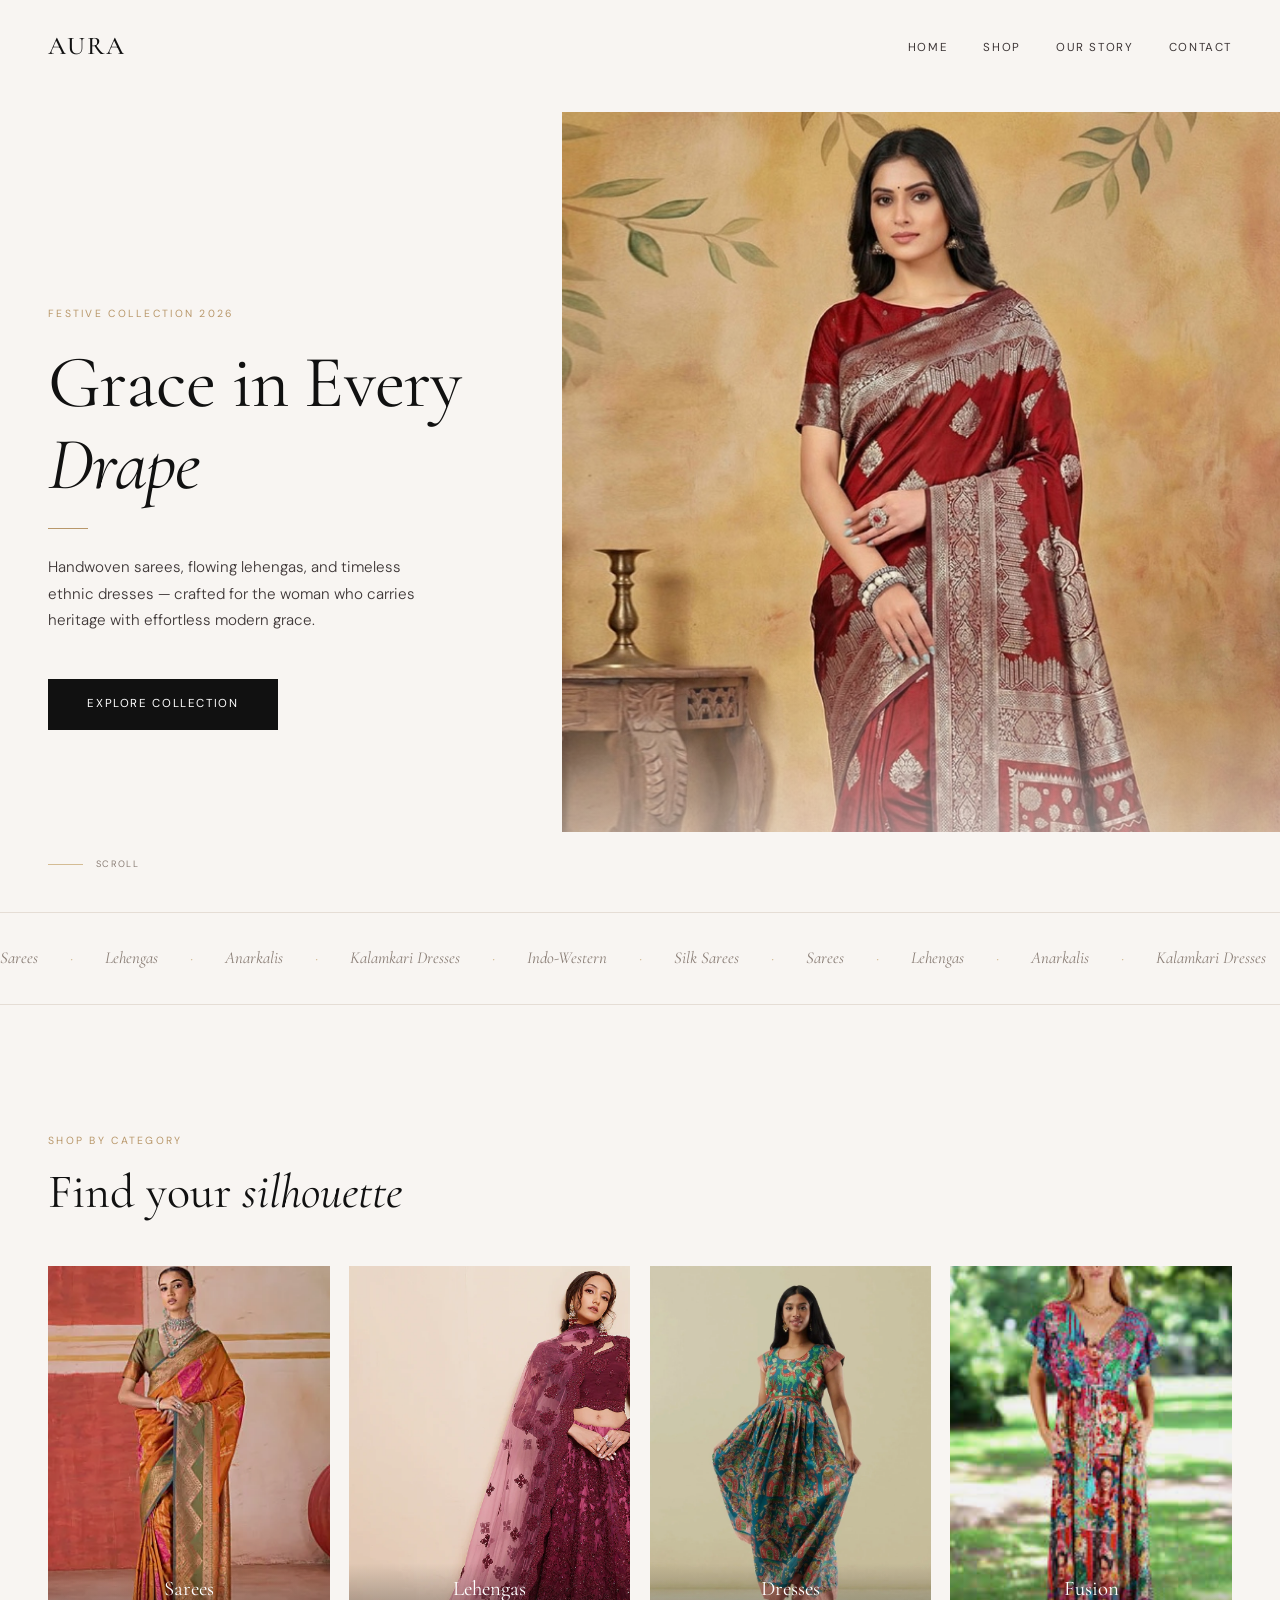
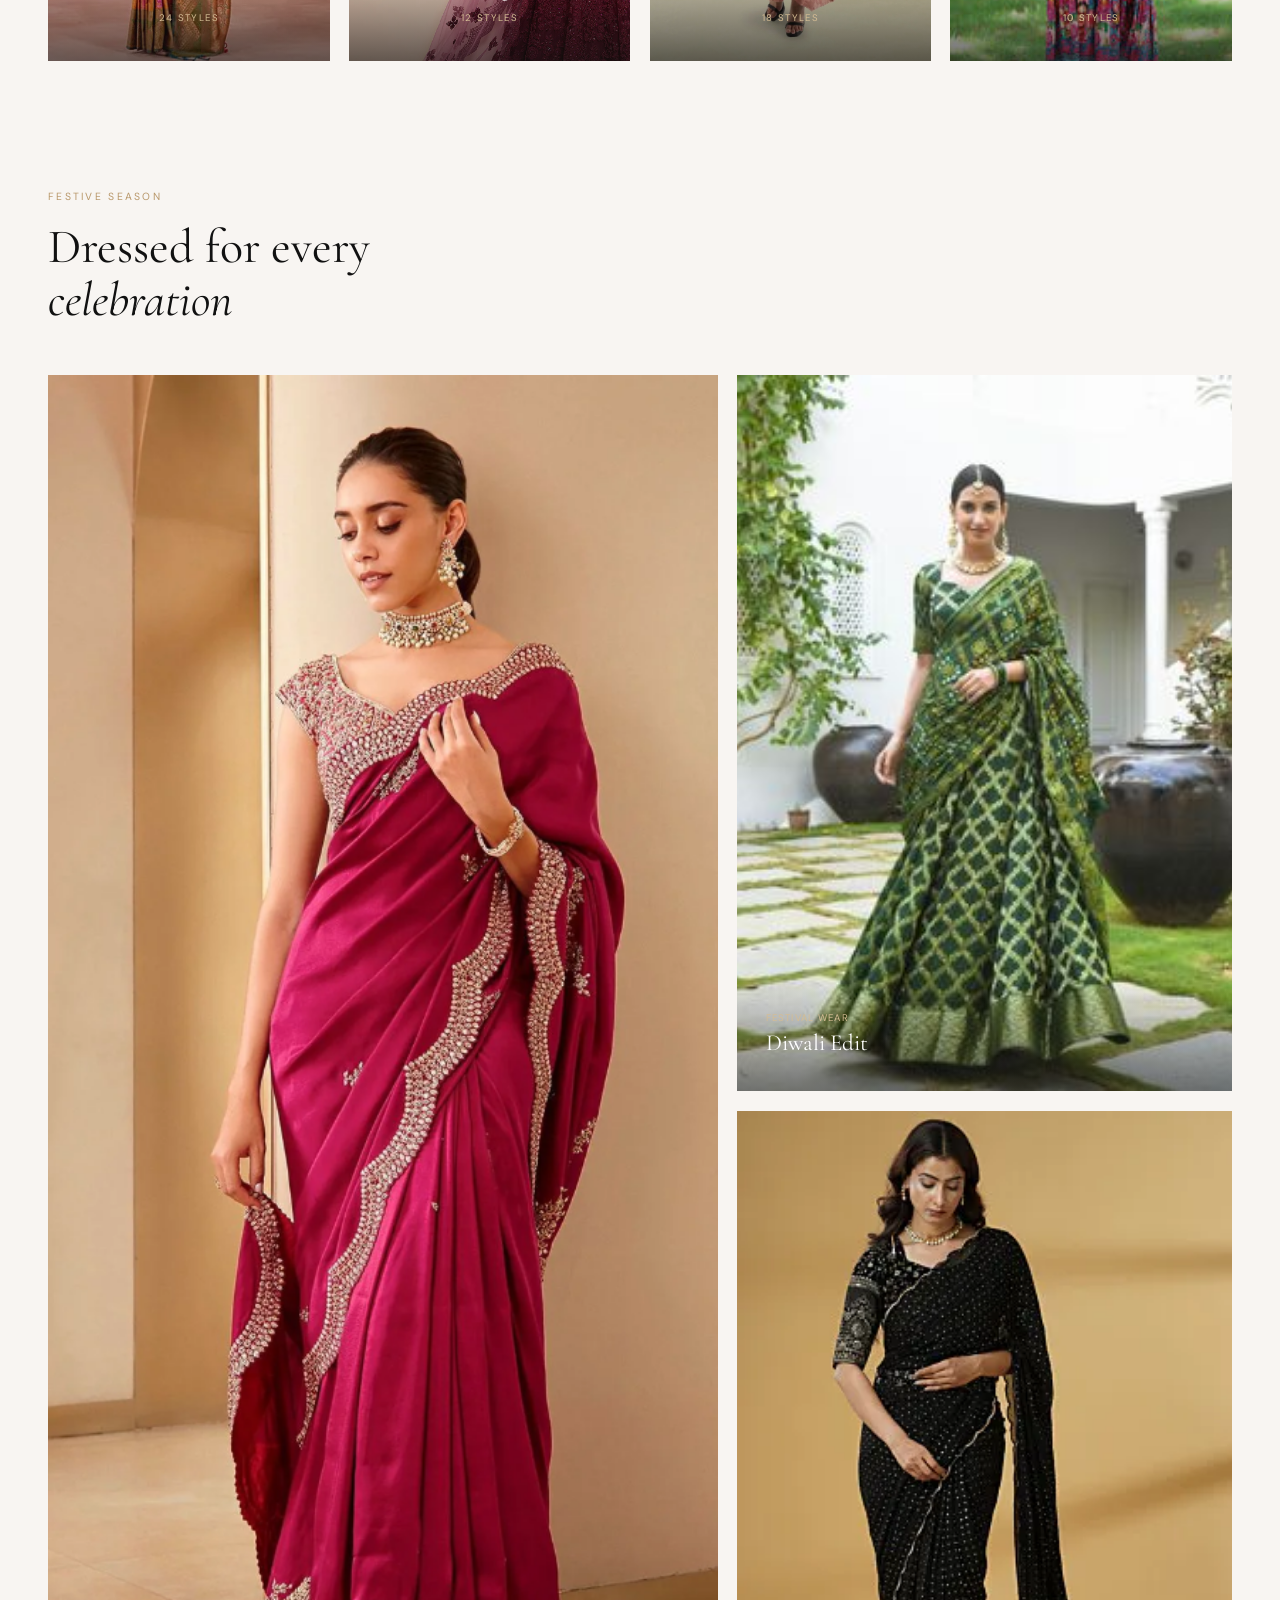
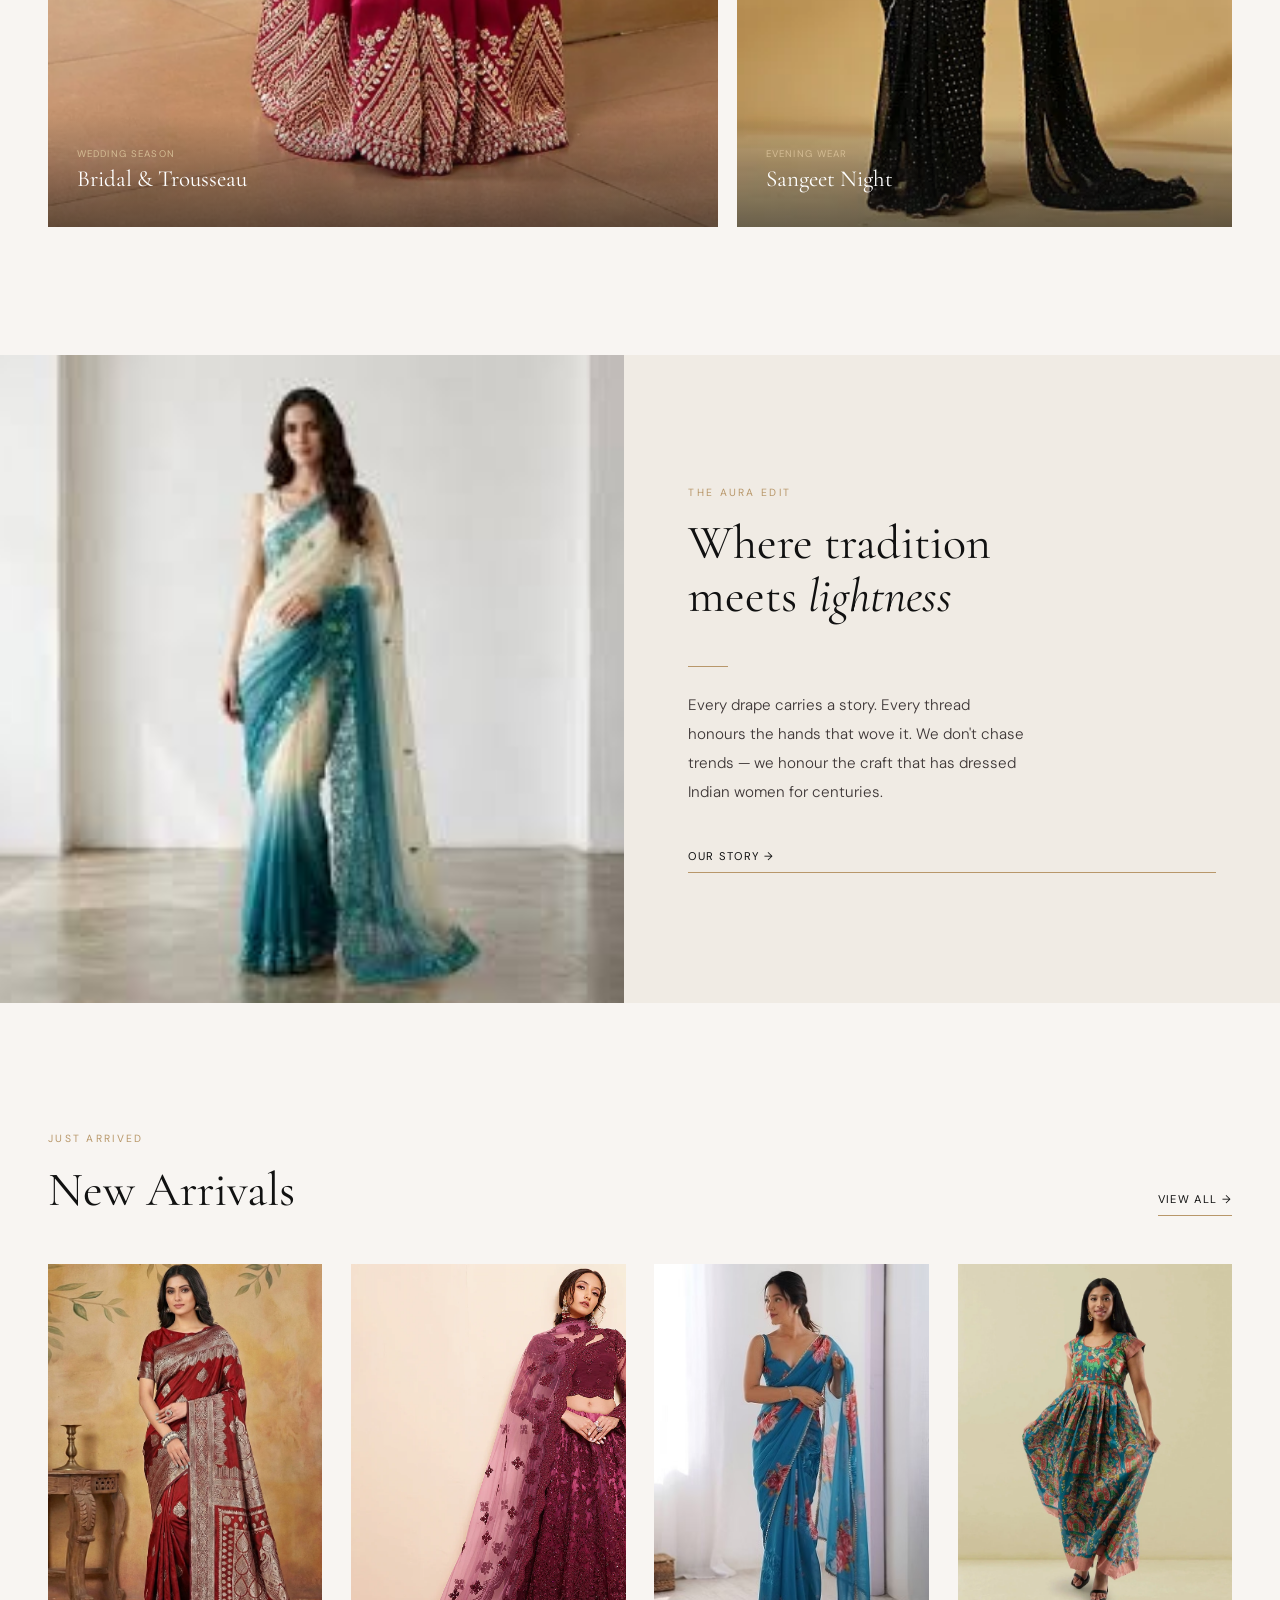
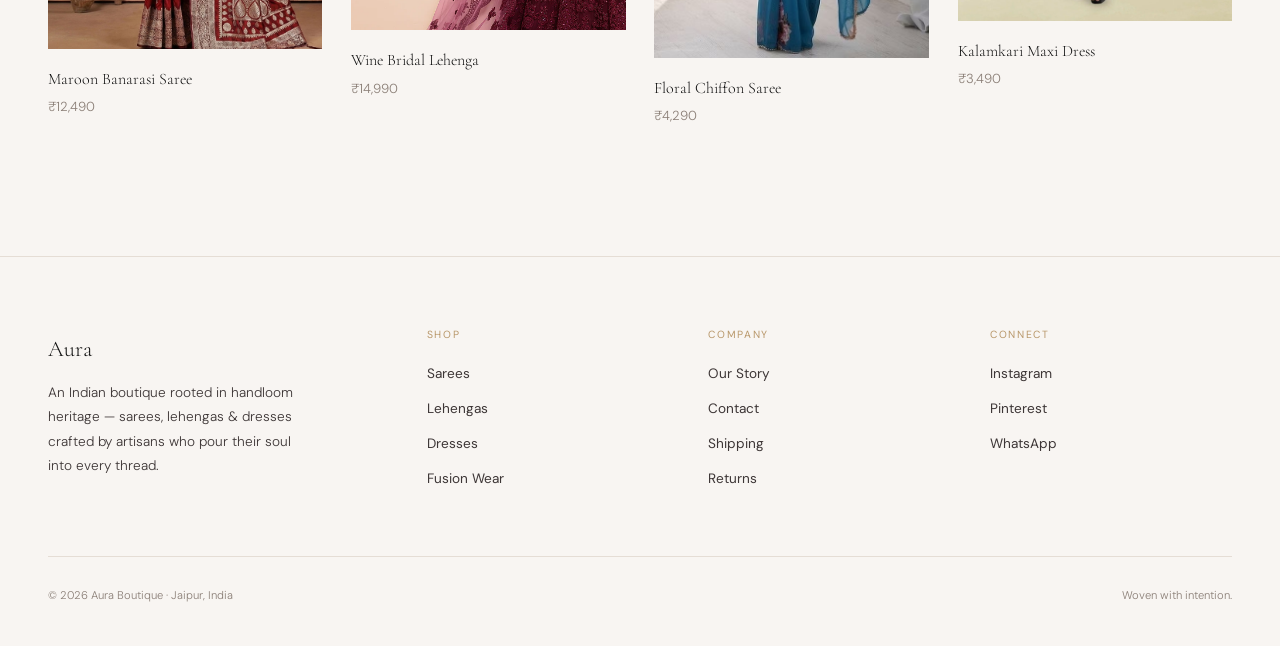
==== index.html @ 3b09a468 "Add files via upload" ====
<!DOCTYPE html>
<html lang="en">
<head>
  <meta charset="UTF-8">
  <meta name="viewport" content="width=device-width, initial-scale=1.0">
  <title>AURA — Grace in Every Drape</title>
  <meta name="description" content="Aura Boutique — Premium Indian ethnic wear. Handcrafted sarees, lehengas, and dresses designed with soul.">
  <link rel="stylesheet" href="style.css">
</head>
<body>

  <nav class="nav" id="navbar">
    <div class="wrap nav-inner">
      <a href="index.html" class="nav-brand">Aura</a>
      <ul class="nav-links" id="navLinks">
        <li><a href="index.html">Home</a></li>
        <li><a href="products.html">Shop</a></li>
        <li><a href="about.html">Our Story</a></li>
        <li><a href="contact.html">Contact</a></li>
      </ul>
      <div class="burger" id="burger"><span></span><span></span><span></span></div>
    </div>
  </nav>

  <!-- Hero -->
  <section class="hero">
    <div class="wrap hero-grid">
      <div class="hero-text">
        <span class="label">Festive Collection 2026</span>
        <h1>Grace in Every <em class="si">Drape</em></h1>
        <div class="gold-line"></div>
        <p>Handwoven sarees, flowing lehengas, and timeless ethnic dresses — crafted for the woman who carries heritage with effortless modern grace.</p>
        <a href="products.html" class="btn">Explore Collection</a>
      </div>
      <div class="hero-img">
        <img src="assets/maroon-saree.jpg" alt="Woman in elegant maroon silk saree with silver embroidery">
      </div>
    </div>
    <div class="scroll-cue"><div class="scroll-line"></div><span>Scroll</span></div>
  </section>

  <!-- Ticker -->
  <div class="ticker">
    <div class="ticker-track">
      <span>Sarees</span><span class="dot">·</span><span>Lehengas</span><span class="dot">·</span>
      <span>Anarkalis</span><span class="dot">·</span><span>Kalamkari Dresses</span><span class="dot">·</span>
      <span>Indo-Western</span><span class="dot">·</span><span>Silk Sarees</span><span class="dot">·</span>
      <span>Sarees</span><span class="dot">·</span><span>Lehengas</span><span class="dot">·</span>
      <span>Anarkalis</span><span class="dot">·</span><span>Kalamkari Dresses</span><span class="dot">·</span>
      <span>Indo-Western</span><span class="dot">·</span><span>Silk Sarees</span><span class="dot">·</span>
    </div>
  </div>

  <!-- Shop by Category -->
  <section class="sec">
    <div class="wrap">
      <span class="label rv">Shop by Category</span>
      <h2 class="rv" style="margin-bottom: 3rem; max-width: 380px;">Find your <em class="si">silhouette</em></h2>
      <div class="cat-grid">
        <a href="products.html" class="cat-card rv">
          <img src="assets/orange-pink-saree.png" alt="Sarees">
          <div class="cat-info"><h3>Sarees</h3><span>24 Styles</span></div>
        </a>
        <a href="products.html" class="cat-card rv rv-d1">
          <img src="assets/wine-lehenga.png" alt="Lehengas">
          <div class="cat-info"><h3>Lehengas</h3><span>12 Styles</span></div>
        </a>
        <a href="products.html" class="cat-card rv rv-d2">
          <img src="assets/kalamkari-dress.png" alt="Ethnic Dresses">
          <div class="cat-info"><h3>Dresses</h3><span>18 Styles</span></div>
        </a>
        <a href="products.html" class="cat-card rv rv-d3">
          <img src="assets/boho-maxi-dress.png" alt="Fusion Wear">
          <div class="cat-info"><h3>Fusion</h3><span>10 Styles</span></div>
        </a>
      </div>
    </div>
  </section>

  <!-- Festive Collection -->
  <section class="sec" style="padding-top:0;">
    <div class="wrap">
      <div style="margin-bottom: 3rem;">
        <span class="label rv">Festive Season</span>
        <h2 class="rv" style="max-width: 440px;">Dressed for every <em class="si">celebration</em></h2>
      </div>
      <div class="coll-grid">
        <a href="products.html" class="coll-card rv">
          <img src="assets/pink-saree.png" alt="Wedding collection">
          <div class="coll-label"><span>Wedding Season</span><h3>Bridal & Trousseau</h3></div>
        </a>
        <div class="right">
          <a href="products.html" class="coll-card rv rv-d1">
            <img src="assets/green-saree.png" alt="Festive saree collection">
            <div class="coll-label"><span>Festival Wear</span><h3>Diwali Edit</h3></div>
          </a>
          <a href="products.html" class="coll-card rv rv-d2">
            <img src="assets/black-saree.png" alt="Evening wear collection">
            <div class="coll-label"><span>Evening Wear</span><h3>Sangeet Night</h3></div>
          </a>
        </div>
      </div>
    </div>
  </section>

  <!-- Editorial -->
  <section class="editorial">
    <div class="ed-img">
      <img src="assets/white-blue-saree.png" alt="Editorial Indian fashion — white and blue saree">
    </div>
    <div class="ed-text">
      <span class="label rv">The Aura Edit</span>
      <h2 class="rv">Where tradition meets <em class="si">lightness</em></h2>
      <div class="gold-line rv rv-d1"></div>
      <p class="rv rv-d1">Every drape carries a story. Every thread honours the hands that wove it. We don't chase trends — we honour the craft that has dressed Indian women for centuries.</p>
      <a href="about.html" class="btn-line rv rv-d2">Our Story →</a>
    </div>
  </section>

  <!-- New Arrivals -->
  <section class="sec">
    <div class="wrap">
      <div class="arr-head rv">
        <div><span class="label">Just Arrived</span><h2>New Arrivals</h2></div>
        <a href="products.html" class="btn-line">View All →</a>
      </div>
      <div class="prod-row">
        <a href="product-detail.html" class="prod-card rv">
          <div class="prod-thumb"><img src="assets/maroon-saree.jpg" alt="Maroon Banarasi Saree"><span class="prod-qv">Quick View</span></div>
          <p class="prod-name">Maroon Banarasi Saree</p><p class="prod-price">₹12,490</p>
        </a>
        <a href="product-detail.html" class="prod-card rv rv-d1">
          <div class="prod-thumb"><img src="assets/wine-lehenga.png" alt="Wine Bridal Lehenga"><span class="prod-qv">Quick View</span></div>
          <p class="prod-name">Wine Bridal Lehenga</p><p class="prod-price">₹14,990</p>
        </a>
        <a href="product-detail.html" class="prod-card rv rv-d2">
          <div class="prod-thumb"><img src="assets/floral-blue-saree.png" alt="Floral Blue Saree"><span class="prod-qv">Quick View</span></div>
          <p class="prod-name">Floral Chiffon Saree</p><p class="prod-price">₹4,290</p>
        </a>
        <a href="product-detail.html" class="prod-card rv rv-d3">
          <div class="prod-thumb"><img src="assets/kalamkari-dress.png" alt="Kalamkari Maxi Dress"><span class="prod-qv">Quick View</span></div>
          <p class="prod-name">Kalamkari Maxi Dress</p><p class="prod-price">₹3,490</p>
        </a>
      </div>
    </div>
  </section>

  <!-- Footer -->
  <footer class="foot">
    <div class="wrap">
      <div class="foot-grid">
        <div><p class="foot-brand">Aura</p><p class="foot-desc">An Indian boutique rooted in handloom heritage — sarees, lehengas & dresses crafted by artisans who pour their soul into every thread.</p></div>
        <div><h4>Shop</h4><ul><li><a href="products.html">Sarees</a></li><li><a href="products.html">Lehengas</a></li><li><a href="products.html">Dresses</a></li><li><a href="products.html">Fusion Wear</a></li></ul></div>
        <div><h4>Company</h4><ul><li><a href="about.html">Our Story</a></li><li><a href="contact.html">Contact</a></li><li><a href="#">Shipping</a></li><li><a href="#">Returns</a></li></ul></div>
        <div><h4>Connect</h4><ul><li><a href="#">Instagram</a></li><li><a href="#">Pinterest</a></li><li><a href="#">WhatsApp</a></li></ul></div>
      </div>
      <div class="foot-bot"><p>&copy; 2026 Aura Boutique · Jaipur, India</p><p>Woven with intention.</p></div>
    </div>
  </footer>
  <script src="script.js"></script>
</body>
</html>
---- style.css ----
@import url('https://fonts.googleapis.com/css2?family=Cormorant+Garamond:ital,wght@0,300;0,400;0,500;0,600;1,400;1,500&family=DM+Sans:ital,wght@0,300;0,400;0,500;1,300&display=swap');

:root {
  --bg: #F8F5F2;
  --white: #FFFFFF;
  --text: #111111;
  --text-2: #3D3636;
  --muted: #8A7E76;
  --gold: #B8976A;
  --gold-light: #D4BC94;
  --maroon: #6B2D3E;
  --border: #E5DDD5;
  --cream: #F0EBE4;
  --blush: #EDE0D4;
  --black: #111111;
  --serif: 'Cormorant Garamond', Georgia, serif;
  --sans: 'DM Sans', -apple-system, sans-serif;
  --ease: cubic-bezier(0.16, 1, 0.3, 1);
}

*, *::before, *::after { margin: 0; padding: 0; box-sizing: border-box; }
html { scroll-behavior: smooth; }

body {
  font-family: var(--sans); background: var(--bg); color: var(--text);
  line-height: 1.6; overflow-x: hidden; -webkit-font-smoothing: antialiased;
}

img { display: block; max-width: 100%; }
a { color: inherit; text-decoration: none; }
ul { list-style: none; }
button { font-family: inherit; cursor: pointer; border: none; background: none; }

/* ═══ TYPE ═══ */
h1, h2, h3, h4 { font-family: var(--serif); font-weight: 400; line-height: 1.1; color: var(--text); }
h1 { font-size: clamp(2.8rem, 5.8vw, 5rem); letter-spacing: -0.01em; }
h2 { font-size: clamp(1.9rem, 3.8vw, 3rem); }
h3 { font-size: clamp(1.2rem, 1.8vw, 1.5rem); }
p { color: var(--text-2); font-weight: 300; font-size: 0.95rem; line-height: 1.75; }
.label {
  font-family: var(--sans); font-size: 0.65rem; text-transform: uppercase;
  letter-spacing: 0.22em; color: var(--gold); display: block; margin-bottom: 1rem;
}
.si { font-family: var(--serif); font-style: italic; }

/* Gold divider */
.gold-line { width: 40px; height: 1px; background: var(--gold); margin: 1.5rem 0; }

/* ═══ LAYOUT ═══ */
.wrap { max-width: 1320px; margin: 0 auto; padding: 0 clamp(1.2rem, 4vw, 3rem); }
.sec { padding: clamp(5rem, 10vw, 8.5rem) 0; }

/* ═══ NAV ═══ */
.nav {
  position: fixed; top: 0; width: 100%; z-index: 999; padding: 1.6rem 0;
  background: rgba(248,245,242,0.92); backdrop-filter: blur(18px);
  transition: padding 0.4s var(--ease), box-shadow 0.4s var(--ease);
}
.nav.scrolled { padding: 0.85rem 0; box-shadow: 0 1px 0 rgba(0,0,0,0.04); }
.nav-inner { display: flex; justify-content: space-between; align-items: center; }
.nav-brand {
  font-family: var(--serif); font-size: 1.6rem; font-weight: 500;
  letter-spacing: 0.08em; text-transform: uppercase; color: var(--text);
}
.nav-links { display: flex; gap: 2.2rem; align-items: center; }
.nav-links a {
  font-size: 0.72rem; text-transform: uppercase; letter-spacing: 0.14em;
  color: var(--text-2); position: relative; padding: 0.2rem 0; transition: color 0.3s;
}
.nav-links a::after {
  content: ''; position: absolute; bottom: -3px; left: 0;
  width: 0; height: 1px; background: var(--gold); transition: width 0.35s var(--ease);
}
.nav-links a:hover { color: var(--text); }
.nav-links a:hover::after { width: 100%; }

.burger { display: none; flex-direction: column; gap: 5px; cursor: pointer; z-index: 1001; }
.burger span { width: 22px; height: 1.5px; background: var(--text); transition: 0.3s; display: block; }

/* ═══ BUTTONS ═══ */
.btn {
  display: inline-flex; align-items: center; justify-content: center; gap: 0.5rem;
  padding: 0.95rem 2.4rem; font-size: 0.72rem; text-transform: uppercase;
  letter-spacing: 0.14em; font-family: var(--sans); font-weight: 400;
  background: var(--black); color: var(--white); border: 1px solid var(--black);
  transition: all 0.45s var(--ease); cursor: pointer;
}
.btn:hover { background: var(--maroon); border-color: var(--maroon); }

.btn-outline { background: transparent; color: var(--text); border: 1px solid var(--border); }
.btn-outline:hover { background: var(--black); color: var(--white); border-color: var(--black); }

.btn-line {
  background: none; border: none; border-bottom: 1px solid var(--gold);
  padding: 0.4rem 0; font-size: 0.7rem; text-transform: uppercase;
  letter-spacing: 0.12em; color: var(--text); transition: opacity 0.3s;
}
.btn-line:hover { opacity: 0.6; }

/* ═══ HERO ═══ */
.hero {
  min-height: 100vh; position: relative; display: flex; align-items: flex-end;
  padding: 7rem 0 5rem;
}
.hero-grid {
  display: grid; grid-template-columns: 0.82fr 1.18fr; gap: 3rem;
  align-items: end; width: 100%;
}
.hero-text { padding-bottom: clamp(3rem, 8vw, 7.5rem); }
.hero-text .label { margin-bottom: 1.2rem; }
.hero-text h1 { margin-bottom: 1.4rem; }
.hero-text .gold-line { margin: 1.2rem 0 1.6rem; }
.hero-text > p { max-width: 370px; margin-bottom: 2.8rem; }
.hero-img {
  position: relative; height: clamp(58vh, 80vh, 92vh);
  overflow: hidden; margin-right: -3rem;
}
.hero-img img { width: 100%; height: 100%; object-fit: cover; object-position: center top; }
.hero-img::after {
  content: ''; position: absolute; bottom: 0; left: 0; right: 0; height: 25%;
  background: linear-gradient(to top, rgba(248,245,242,0.5), transparent); pointer-events: none;
}

.scroll-cue {
  position: absolute; bottom: 2.5rem; left: 3rem;
  display: flex; align-items: center; gap: 0.8rem; color: var(--muted);
  font-size: 0.58rem; text-transform: uppercase; letter-spacing: 0.15em;
}
.scroll-line { width: 35px; height: 1px; background: var(--gold-light); animation: pulse-w 2.5s ease-in-out infinite; }
@keyframes pulse-w { 0%,100% { opacity: 0.3; } 50% { opacity: 1; } }

/* ═══ TICKER ═══ */
.ticker {
  overflow: hidden; padding: 2rem 0;
  border-top: 1px solid var(--border); border-bottom: 1px solid var(--border);
}
.ticker-track { display: flex; gap: 2rem; animation: ticker 40s linear infinite; width: max-content; }
.ticker-track span { font-family: var(--serif); font-size: 1.05rem; white-space: nowrap; color: var(--muted); font-style: italic; }
.ticker-track .dot { color: var(--gold-light); font-style: normal; }
@keyframes ticker { to { transform: translateX(-50%); } }

/* ═══ CATEGORIES ═══ */
.cat-grid { display: grid; grid-template-columns: repeat(4, 1fr); gap: 1.2rem; }
.cat-card { position: relative; overflow: hidden; cursor: pointer; text-align: center; }
.cat-card img {
  width: 100%; aspect-ratio: 3/4.2; object-fit: cover;
  transition: transform 1s var(--ease); filter: brightness(0.95);
}
.cat-card:hover img { transform: scale(1.04); }
.cat-info {
  position: absolute; bottom: 0; left: 0; right: 0; padding: 2rem 1.5rem;
  background: linear-gradient(to top, rgba(17,17,17,0.6), transparent 85%);
}
.cat-info h3 { color: #fff; font-size: 1.3rem; margin-bottom: 0.15rem; }
.cat-info span { font-size: 0.6rem; text-transform: uppercase; letter-spacing: 0.14em; color: var(--gold-light); }

/* ═══ COLLECTIONS (asymmetric) ═══ */
.coll-grid { display: grid; grid-template-columns: 1.15fr 0.85fr; gap: 1.2rem; }
.coll-grid .right { display: grid; grid-template-rows: 1fr 1fr; gap: 1.2rem; }
.coll-card { position: relative; overflow: hidden; cursor: pointer; }
.coll-card img { width: 100%; height: 100%; object-fit: cover; min-height: 260px; transition: transform 1s var(--ease); }
.coll-card:hover img { transform: scale(1.03); }
.coll-label {
  position: absolute; bottom: 0; left: 0; right: 0; padding: 2.2rem 1.8rem;
  background: linear-gradient(to top, rgba(17,17,17,0.55), transparent 90%);
}
.coll-label span { font-size: 0.6rem; text-transform: uppercase; letter-spacing: 0.12em; color: var(--gold-light); }
.coll-label h3 { color: #fff; margin-top: 0.15rem; }

/* ═══ EDITORIAL ═══ */
.editorial { display: grid; grid-template-columns: 1fr 1.05fr; min-height: 72vh; }
.ed-img { overflow: hidden; }
.ed-img img { width: 100%; height: 100%; object-fit: cover; }
.ed-text {
  display: flex; flex-direction: column; justify-content: center;
  padding: clamp(2.5rem, 5vw, 5.5rem); background: var(--cream);
}
.ed-text h2 { margin-bottom: 1.2rem; max-width: 360px; }
.ed-text p { margin-bottom: 2.2rem; max-width: 340px; line-height: 1.9; }

/* ═══ PRODUCTS ═══ */
.arr-head { display: flex; justify-content: space-between; align-items: flex-end; margin-bottom: 3rem; }
.arr-head h2 { margin: 0; }

.prod-row { display: grid; grid-template-columns: repeat(4, 1fr); gap: 1.8rem; }
.prod-card { cursor: pointer; text-decoration: none; display: block; }
.prod-thumb { position: relative; overflow: hidden; margin-bottom: 1rem; background: var(--cream); }
.prod-thumb img { width: 100%; height: 100%; object-fit: cover; transition: transform 0.7s var(--ease); }
.prod-card:hover .prod-thumb img { transform: scale(1.03) translateY(-2px); }
.prod-card:hover .prod-thumb { box-shadow: 0 12px 35px rgba(17,17,17,0.07); }
.prod-qv {
  position: absolute; bottom: 0.8rem; left: 50%; transform: translateX(-50%) translateY(15px);
  opacity: 0; transition: all 0.4s var(--ease); background: var(--black); color: var(--white);
  padding: 0.55rem 1.5rem; font-size: 0.62rem; text-transform: uppercase;
  letter-spacing: 0.12em; white-space: nowrap;
}
.prod-card:hover .prod-qv { opacity: 1; transform: translateX(-50%) translateY(0); }
.prod-name { font-family: var(--serif); font-size: 1rem; color: var(--text); margin-bottom: 0.2rem; }
.prod-price { font-size: 0.82rem; color: var(--muted); font-weight: 300; }

.prod-card:nth-child(1) .prod-thumb { aspect-ratio: 3/4.2; }
.prod-card:nth-child(2) .prod-thumb { aspect-ratio: 3/4; }
.prod-card:nth-child(3) .prod-thumb { aspect-ratio: 3/4.3; }
.prod-card:nth-child(4) .prod-thumb { aspect-ratio: 3/3.9; }

/* ═══ SHOP PAGE ═══ */
.pg-head { padding: 9.5rem 0 3.5rem; text-align: center; }
.pg-head h1 { margin-bottom: 0.5rem; }

.shop-lay { display: grid; grid-template-columns: 200px 1fr; gap: 3rem; }
.filters h4 { font-size: 0.78rem; margin-bottom: 1rem; text-transform: uppercase; letter-spacing: 0.1em; font-family: var(--sans); font-weight: 500; color: var(--text); }
.fg { margin-bottom: 2rem; }
.fg h5 { font-size: 0.65rem; text-transform: uppercase; letter-spacing: 0.14em; color: var(--gold); margin-bottom: 0.8rem; font-family: var(--sans); font-weight: 400; }
.fg label { display: flex; align-items: center; gap: 0.5rem; padding: 0.35rem 0; font-size: 0.85rem; color: var(--text-2); cursor: pointer; }
.fg label:hover { color: var(--text); }
.fg input[type="checkbox"] {
  appearance: none; width: 14px; height: 14px; border: 1px solid var(--border);
  border-radius: 1px; cursor: pointer; transition: 0.2s;
}
.fg input[type="checkbox"]:checked { background: var(--maroon); border-color: var(--maroon); }
.clr-dots { display: flex; gap: 0.5rem; flex-wrap: wrap; }
.clr-dot { width: 20px; height: 20px; border-radius: 50%; cursor: pointer; border: 2px solid transparent; transition: 0.3s; }
.clr-dot:hover, .clr-dot.on { border-color: var(--gold); }

.prod-grid { display: grid; grid-template-columns: repeat(3, 1fr); gap: 1.8rem; }

/* ═══ DETAIL ═══ */
.det-lay { display: grid; grid-template-columns: 1.3fr 1fr; gap: clamp(2.5rem, 4.5vw, 4.5rem); padding-top: 7rem; }
.det-gal { display: grid; grid-template-columns: 1fr 1fr; gap: 0.6rem; }
.det-gal img { width: 100%; aspect-ratio: 3/4; object-fit: cover; cursor: zoom-in; transition: opacity 0.3s; }
.det-gal img:hover { opacity: 0.92; }
.det-gal img:first-child { grid-column: span 2; aspect-ratio: 3/3.4; }
.det-info { padding-top: 1.5rem; position: sticky; top: 7rem; align-self: start; }
.det-info h1 { font-size: clamp(1.9rem, 2.8vw, 2.5rem); margin-bottom: 0.5rem; }
.det-info .price { font-size: 1.15rem; color: var(--maroon); margin-bottom: 1.5rem; font-weight: 400; font-family: var(--sans); }
.det-info .desc { margin-bottom: 2rem; line-height: 1.85; }
.sizes { display: flex; gap: 0.5rem; margin-bottom: 1.8rem; }
.sz {
  width: 42px; height: 42px; display: flex; align-items: center; justify-content: center;
  border: 1px solid var(--border); font-size: 0.75rem; color: var(--text-2); transition: 0.3s;
}
.sz:hover, .sz.on { border-color: var(--maroon); background: var(--maroon); color: var(--white); }

.detail-meta { margin-top: 2.5rem; padding-top: 1.8rem; border-top: 1px solid var(--border); }
.detail-meta-row { display: flex; gap: 0.8rem; margin-bottom: 0.6rem; align-items: baseline; }
.detail-meta-row .meta-label { font-size: 0.65rem; text-transform: uppercase; letter-spacing: 0.12em; color: var(--gold); min-width: 80px; }
.detail-meta-row .meta-val { font-size: 0.88rem; color: var(--text-2); font-weight: 300; }

/* ═══ ABOUT ═══ */
.ab-hero { display: grid; grid-template-columns: 1fr 1.08fr; gap: 2rem; min-height: 78vh; align-items: center; padding-top: 5.5rem; }
.ab-hero-t h1 { margin-bottom: 1rem; }
.ab-hero-t .gold-line { margin: 1rem 0 1.4rem; }
.ab-hero-t p { max-width: 380px; line-height: 1.85; }
.ab-hero-i { height: 68vh; overflow: hidden; }
.ab-hero-i img { width: 100%; height: 100%; object-fit: cover; }

.ab-story { display: grid; grid-template-columns: 1fr 1fr; gap: clamp(2.5rem, 5vw, 5rem); align-items: start; }
.ab-story h2 { margin-bottom: 1.2rem; }
.ab-story p { margin-bottom: 1.2rem; line-height: 1.85; }
.ab-quote {
  font-family: var(--serif); font-style: italic; font-size: 1.55rem;
  color: var(--text); line-height: 1.45; margin-bottom: 1.5rem; border-left: 2px solid var(--gold-light); padding-left: 1.5rem;
}

.vals { display: grid; grid-template-columns: repeat(3, 1fr); gap: 2.5rem; }
.val h3 { margin-bottom: 0.6rem; }
.val p { font-size: 0.9rem; line-height: 1.8; }

/* ═══ CONTACT ═══ */
.ct-lay { display: grid; grid-template-columns: 1fr 1.15fr; gap: clamp(2.5rem, 5vw, 5rem); padding-top: 7rem; min-height: 72vh; align-items: center; }
.ct-info h1 { margin-bottom: 1rem; }
.ct-info > p { margin-bottom: 2rem; max-width: 340px; line-height: 1.85; }
.ct-soc { display: flex; gap: 1rem; margin-top: 2rem; }
.ct-soc a {
  width: 42px; height: 42px; border-radius: 50%; border: 1px solid var(--border);
  display: flex; align-items: center; justify-content: center;
  font-size: 0.7rem; font-weight: 500; color: var(--text-2); transition: all 0.35s var(--ease);
}
.ct-soc a:hover { background: var(--maroon); color: var(--white); border-color: var(--maroon); transform: translateY(-2px); }

.ct-form { display: flex; flex-direction: column; }
.f-row { display: grid; grid-template-columns: 1fr 1fr; gap: 1.8rem; }
.f-grp { margin-bottom: 1.8rem; }
.f-grp label { display: block; font-size: 0.65rem; text-transform: uppercase; letter-spacing: 0.14em; color: var(--gold); margin-bottom: 0.6rem; }
.f-grp input, .f-grp textarea {
  width: 100%; padding: 0.85rem 0; border: none; border-bottom: 1px solid var(--border);
  background: transparent; font-family: var(--sans); font-size: 0.95rem; color: var(--text);
  outline: none; transition: border-color 0.3s; border-radius: 0;
}
.f-grp input:focus, .f-grp textarea:focus { border-bottom-color: var(--gold); }
.f-grp textarea { resize: none; height: 110px; }

/* ═══ FOOTER ═══ */
.foot { padding: 4.5rem 0 2.5rem; border-top: 1px solid var(--border); }
.foot-grid { display: grid; grid-template-columns: 1.4fr 1fr 1fr 1fr; gap: 2.5rem; margin-bottom: 3.5rem; }
.foot-brand { font-family: var(--serif); font-size: 1.4rem; margin-bottom: 0.8rem; color: var(--text); }
.foot-desc { font-size: 0.85rem; line-height: 1.8; max-width: 260px; }
.foot h4 { font-family: var(--sans); font-size: 0.65rem; text-transform: uppercase; letter-spacing: 0.16em; color: var(--gold); margin-bottom: 1.2rem; font-weight: 400; }
.foot ul li { margin-bottom: 0.6rem; }
.foot ul a { font-size: 0.85rem; color: var(--text-2); transition: color 0.3s; }
.foot ul a:hover { color: var(--text); }
.foot-bot { display: flex; justify-content: space-between; align-items: center; padding-top: 1.8rem; border-top: 1px solid var(--border); }
.foot-bot p { font-size: 0.7rem; color: var(--muted); }

/* ═══ REVEAL ═══ */
.rv { opacity: 0; transform: translateY(28px); transition: all 0.85s var(--ease); }
.rv.vis { opacity: 1; transform: translateY(0); }
.rv-d1 { transition-delay: 0.12s; }
.rv-d2 { transition-delay: 0.22s; }
.rv-d3 { transition-delay: 0.32s; }

/* ═══ LIGHTBOX ═══ */
.lb {
  position: fixed; inset: 0; background: rgba(248,245,242,0.96);
  backdrop-filter: blur(20px); z-index: 9999;
  display: none; align-items: center; justify-content: center; opacity: 0; transition: opacity 0.35s;
}
.lb.open { display: flex; opacity: 1; }
.lb img { max-width: 82vw; max-height: 82vh; object-fit: contain; }
.lb-x { position: absolute; top: 1.8rem; right: 1.8rem; font-size: 1.3rem; cursor: pointer; color: var(--text); width: 40px; height: 40px; display: flex; align-items: center; justify-content: center; }

/* ═══ RESPONSIVE ═══ */
@media (max-width: 1024px) {
  .hero-grid { grid-template-columns: 1fr; }
  .hero-img { height: 55vh; margin-right: 0; margin-top: 2rem; }
  .hero-text { padding-bottom: 0; }
  .cat-grid { grid-template-columns: 1fr 1fr; }
  .coll-grid { grid-template-columns: 1fr; }
  .coll-grid .right { grid-template-columns: 1fr 1fr; }
  .editorial { grid-template-columns: 1fr; }
  .ed-img { height: 50vh; }
  .prod-row { grid-template-columns: repeat(2, 1fr); }
  .shop-lay { grid-template-columns: 1fr; }
  .det-lay { grid-template-columns: 1fr; }
  .ab-hero { grid-template-columns: 1fr; }
  .ab-hero-i { height: 45vh; }
  .ab-story { grid-template-columns: 1fr; }
  .ct-lay { grid-template-columns: 1fr; }
  .foot-grid { grid-template-columns: 1fr 1fr; }
  .vals { grid-template-columns: 1fr; gap: 1.8rem; }
}

@media (max-width: 768px) {
  .nav-links {
    position: fixed; top: 0; right: -100%; width: 72vw; height: 100vh;
    background: var(--bg); flex-direction: column; padding: 5.5rem 2.5rem;
    gap: 1.8rem; transition: right 0.5s var(--ease); box-shadow: -10px 0 40px rgba(0,0,0,0.05);
  }
  .nav-links.open { right: 0; }
  .burger { display: flex; }
  .hero-img { height: 45vh; }
  .cat-grid { grid-template-columns: 1fr 1fr; gap: 0.8rem; }
  .coll-grid .right { grid-template-columns: 1fr; }
  .prod-row, .prod-grid { grid-template-columns: 1fr 1fr; gap: 1rem; }
  .det-gal { grid-template-columns: 1fr; }
  .det-gal img:first-child { grid-column: auto; }
  .f-row { grid-template-columns: 1fr; }
  .foot-grid { grid-template-columns: 1fr; gap: 1.8rem; }
  .foot-bot { flex-direction: column; gap: 0.8rem; }
}
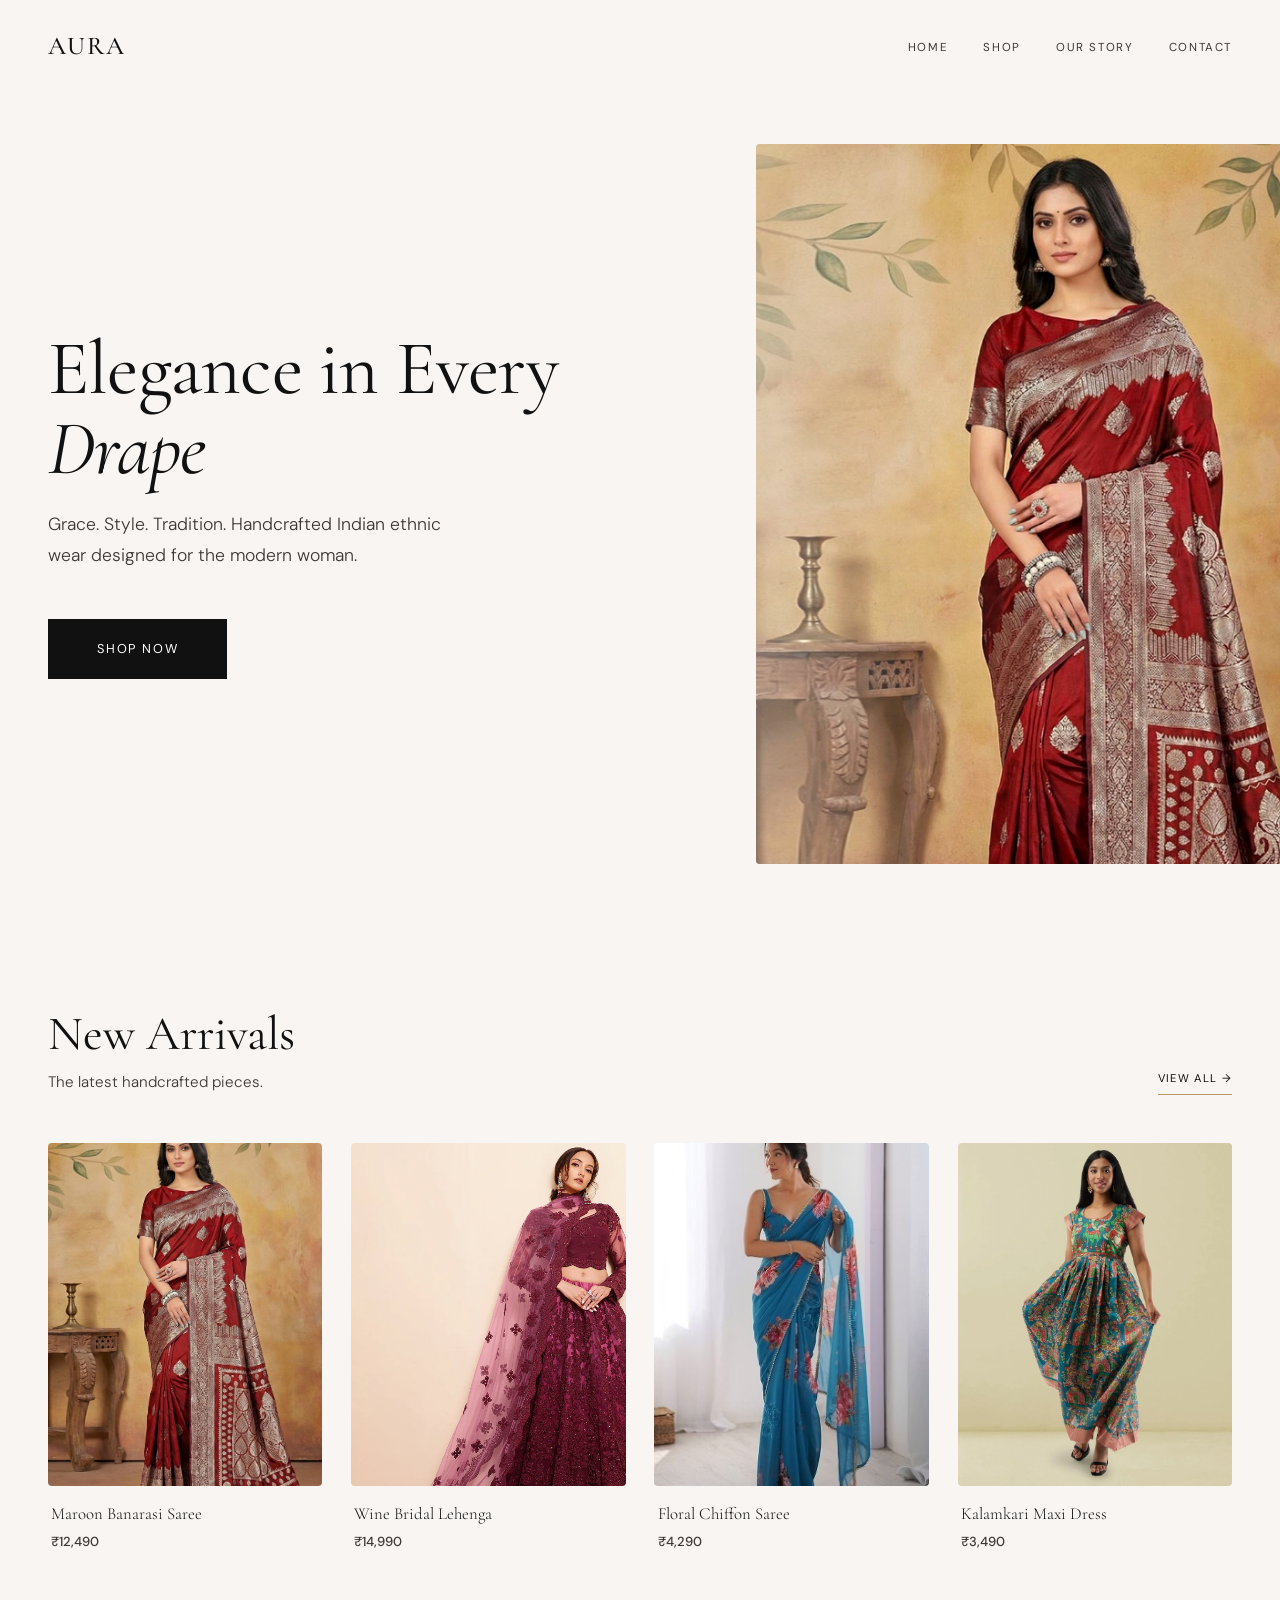
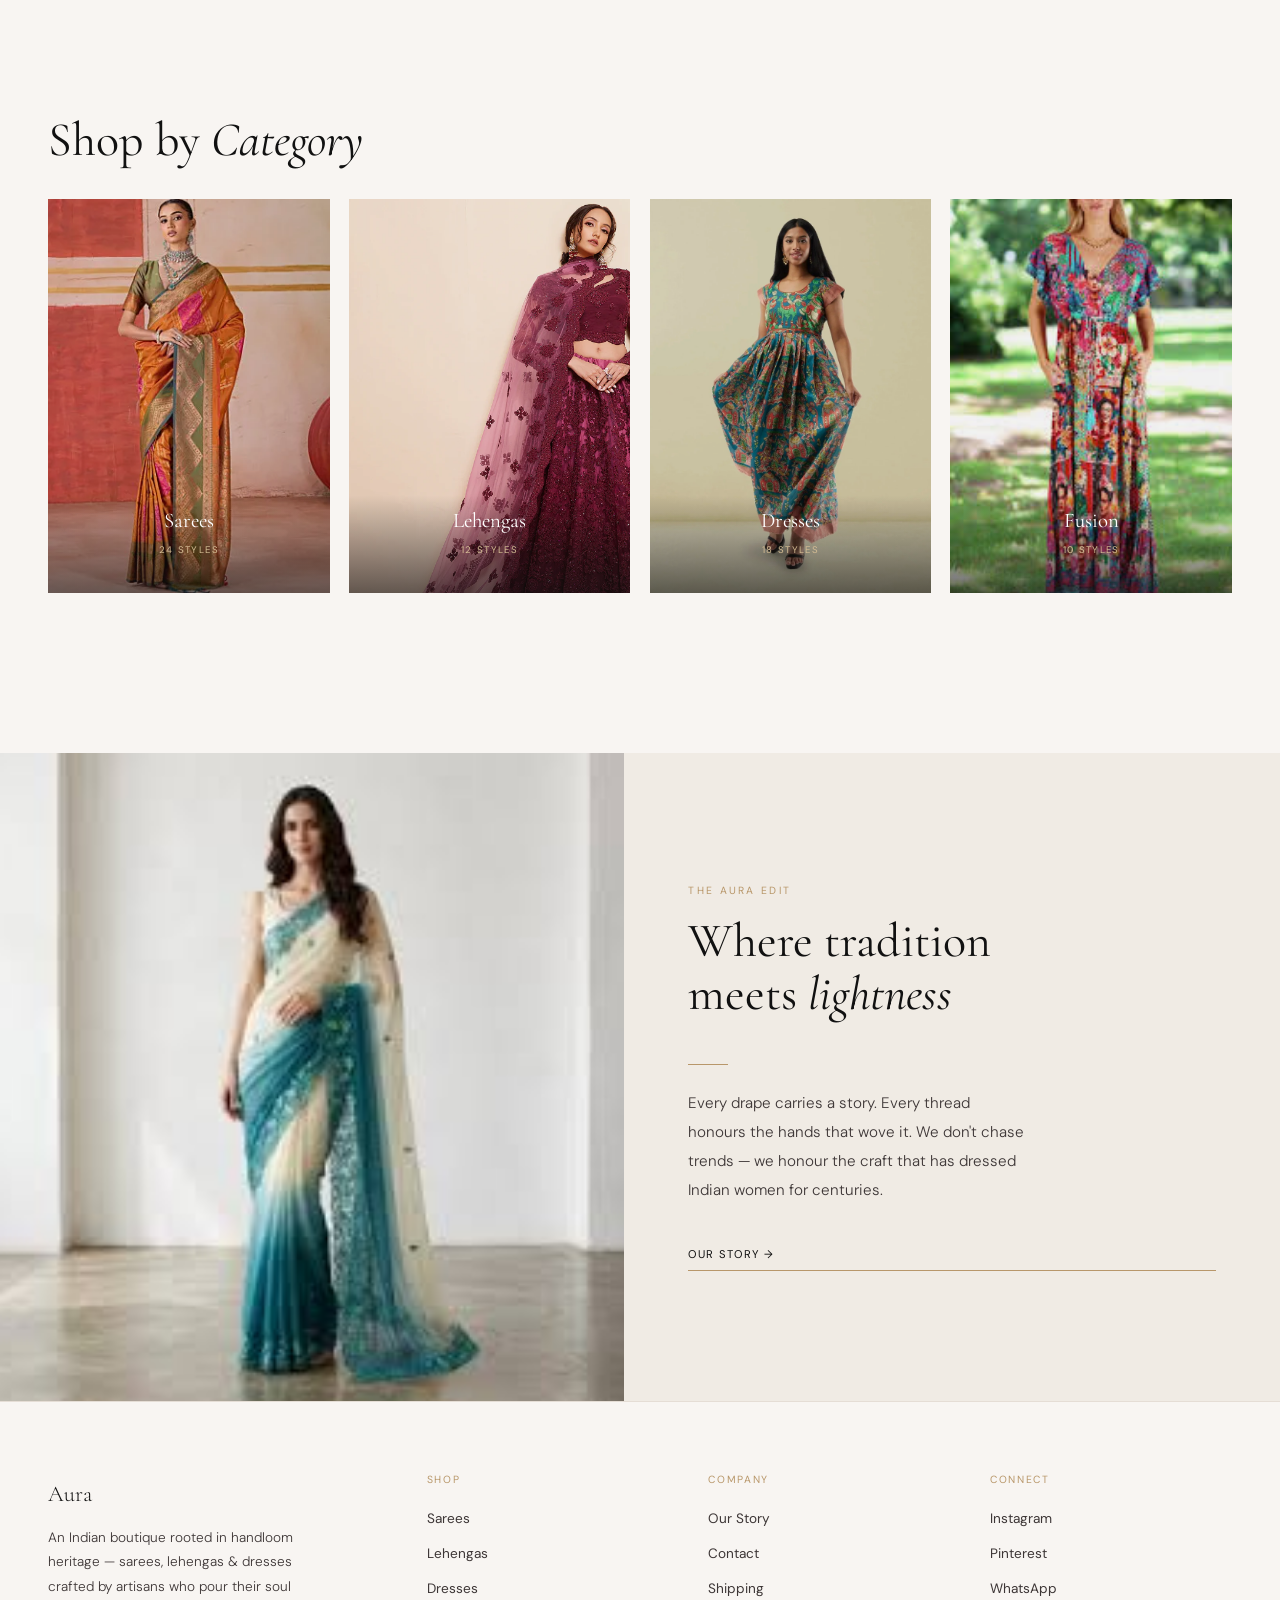
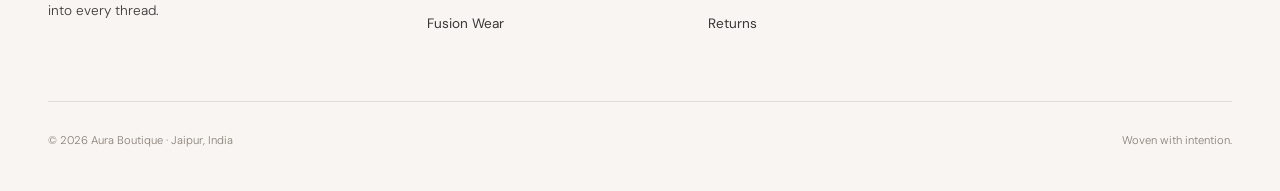
==== commit 19bbca58: "Add files via upload" ====
--- a/index.html
+++ b/index.html
@@ -1,162 +1,121 @@
-<!DOCTYPE html>
-<html lang="en">
-<head>
-  <meta charset="UTF-8">
-  <meta name="viewport" content="width=device-width, initial-scale=1.0">
-  <title>AURA — Grace in Every Drape</title>
-  <meta name="description" content="Aura Boutique — Premium Indian ethnic wear. Handcrafted sarees, lehengas, and dresses designed with soul.">
-  <link rel="stylesheet" href="style.css">
-</head>
-<body>
-
-  <nav class="nav" id="navbar">
-    <div class="wrap nav-inner">
-      <a href="index.html" class="nav-brand">Aura</a>
-      <ul class="nav-links" id="navLinks">
-        <li><a href="index.html">Home</a></li>
-        <li><a href="products.html">Shop</a></li>
-        <li><a href="about.html">Our Story</a></li>
-        <li><a href="contact.html">Contact</a></li>
-      </ul>
-      <div class="burger" id="burger"><span></span><span></span><span></span></div>
-    </div>
-  </nav>
-
-  <!-- Hero -->
-  <section class="hero">
-    <div class="wrap hero-grid">
-      <div class="hero-text">
-        <span class="label">Festive Collection 2026</span>
-        <h1>Grace in Every <em class="si">Drape</em></h1>
-        <div class="gold-line"></div>
-        <p>Handwoven sarees, flowing lehengas, and timeless ethnic dresses — crafted for the woman who carries heritage with effortless modern grace.</p>
-        <a href="products.html" class="btn">Explore Collection</a>
-      </div>
-      <div class="hero-img">
-        <img src="assets/maroon-saree.jpg" alt="Woman in elegant maroon silk saree with silver embroidery">
-      </div>
-    </div>
-    <div class="scroll-cue"><div class="scroll-line"></div><span>Scroll</span></div>
-  </section>
-
-  <!-- Ticker -->
-  <div class="ticker">
-    <div class="ticker-track">
-      <span>Sarees</span><span class="dot">·</span><span>Lehengas</span><span class="dot">·</span>
-      <span>Anarkalis</span><span class="dot">·</span><span>Kalamkari Dresses</span><span class="dot">·</span>
-      <span>Indo-Western</span><span class="dot">·</span><span>Silk Sarees</span><span class="dot">·</span>
-      <span>Sarees</span><span class="dot">·</span><span>Lehengas</span><span class="dot">·</span>
-      <span>Anarkalis</span><span class="dot">·</span><span>Kalamkari Dresses</span><span class="dot">·</span>
-      <span>Indo-Western</span><span class="dot">·</span><span>Silk Sarees</span><span class="dot">·</span>
-    </div>
-  </div>
-
-  <!-- Shop by Category -->
-  <section class="sec">
-    <div class="wrap">
-      <span class="label rv">Shop by Category</span>
-      <h2 class="rv" style="margin-bottom: 3rem; max-width: 380px;">Find your <em class="si">silhouette</em></h2>
-      <div class="cat-grid">
-        <a href="products.html" class="cat-card rv">
-          <img src="assets/orange-pink-saree.png" alt="Sarees">
-          <div class="cat-info"><h3>Sarees</h3><span>24 Styles</span></div>
-        </a>
-        <a href="products.html" class="cat-card rv rv-d1">
-          <img src="assets/wine-lehenga.png" alt="Lehengas">
-          <div class="cat-info"><h3>Lehengas</h3><span>12 Styles</span></div>
-        </a>
-        <a href="products.html" class="cat-card rv rv-d2">
-          <img src="assets/kalamkari-dress.png" alt="Ethnic Dresses">
-          <div class="cat-info"><h3>Dresses</h3><span>18 Styles</span></div>
-        </a>
-        <a href="products.html" class="cat-card rv rv-d3">
-          <img src="assets/boho-maxi-dress.png" alt="Fusion Wear">
-          <div class="cat-info"><h3>Fusion</h3><span>10 Styles</span></div>
-        </a>
-      </div>
-    </div>
-  </section>
-
-  <!-- Festive Collection -->
-  <section class="sec" style="padding-top:0;">
-    <div class="wrap">
-      <div style="margin-bottom: 3rem;">
-        <span class="label rv">Festive Season</span>
-        <h2 class="rv" style="max-width: 440px;">Dressed for every <em class="si">celebration</em></h2>
-      </div>
-      <div class="coll-grid">
-        <a href="products.html" class="coll-card rv">
-          <img src="assets/pink-saree.png" alt="Wedding collection">
-          <div class="coll-label"><span>Wedding Season</span><h3>Bridal & Trousseau</h3></div>
-        </a>
-        <div class="right">
-          <a href="products.html" class="coll-card rv rv-d1">
-            <img src="assets/green-saree.png" alt="Festive saree collection">
-            <div class="coll-label"><span>Festival Wear</span><h3>Diwali Edit</h3></div>
-          </a>
-          <a href="products.html" class="coll-card rv rv-d2">
-            <img src="assets/black-saree.png" alt="Evening wear collection">
-            <div class="coll-label"><span>Evening Wear</span><h3>Sangeet Night</h3></div>
-          </a>
-        </div>
-      </div>
-    </div>
-  </section>
-
-  <!-- Editorial -->
-  <section class="editorial">
-    <div class="ed-img">
-      <img src="assets/white-blue-saree.png" alt="Editorial Indian fashion — white and blue saree">
-    </div>
-    <div class="ed-text">
-      <span class="label rv">The Aura Edit</span>
-      <h2 class="rv">Where tradition meets <em class="si">lightness</em></h2>
-      <div class="gold-line rv rv-d1"></div>
-      <p class="rv rv-d1">Every drape carries a story. Every thread honours the hands that wove it. We don't chase trends — we honour the craft that has dressed Indian women for centuries.</p>
-      <a href="about.html" class="btn-line rv rv-d2">Our Story →</a>
-    </div>
-  </section>
-
-  <!-- New Arrivals -->
-  <section class="sec">
-    <div class="wrap">
-      <div class="arr-head rv">
-        <div><span class="label">Just Arrived</span><h2>New Arrivals</h2></div>
-        <a href="products.html" class="btn-line">View All →</a>
-      </div>
-      <div class="prod-row">
-        <a href="product-detail.html" class="prod-card rv">
-          <div class="prod-thumb"><img src="assets/maroon-saree.jpg" alt="Maroon Banarasi Saree"><span class="prod-qv">Quick View</span></div>
-          <p class="prod-name">Maroon Banarasi Saree</p><p class="prod-price">₹12,490</p>
-        </a>
-        <a href="product-detail.html" class="prod-card rv rv-d1">
-          <div class="prod-thumb"><img src="assets/wine-lehenga.png" alt="Wine Bridal Lehenga"><span class="prod-qv">Quick View</span></div>
-          <p class="prod-name">Wine Bridal Lehenga</p><p class="prod-price">₹14,990</p>
-        </a>
-        <a href="product-detail.html" class="prod-card rv rv-d2">
-          <div class="prod-thumb"><img src="assets/floral-blue-saree.png" alt="Floral Blue Saree"><span class="prod-qv">Quick View</span></div>
-          <p class="prod-name">Floral Chiffon Saree</p><p class="prod-price">₹4,290</p>
-        </a>
-        <a href="product-detail.html" class="prod-card rv rv-d3">
-          <div class="prod-thumb"><img src="assets/kalamkari-dress.png" alt="Kalamkari Maxi Dress"><span class="prod-qv">Quick View</span></div>
-          <p class="prod-name">Kalamkari Maxi Dress</p><p class="prod-price">₹3,490</p>
-        </a>
-      </div>
-    </div>
-  </section>
-
-  <!-- Footer -->
-  <footer class="foot">
-    <div class="wrap">
-      <div class="foot-grid">
-        <div><p class="foot-brand">Aura</p><p class="foot-desc">An Indian boutique rooted in handloom heritage — sarees, lehengas & dresses crafted by artisans who pour their soul into every thread.</p></div>
-        <div><h4>Shop</h4><ul><li><a href="products.html">Sarees</a></li><li><a href="products.html">Lehengas</a></li><li><a href="products.html">Dresses</a></li><li><a href="products.html">Fusion Wear</a></li></ul></div>
-        <div><h4>Company</h4><ul><li><a href="about.html">Our Story</a></li><li><a href="contact.html">Contact</a></li><li><a href="#">Shipping</a></li><li><a href="#">Returns</a></li></ul></div>
-        <div><h4>Connect</h4><ul><li><a href="#">Instagram</a></li><li><a href="#">Pinterest</a></li><li><a href="#">WhatsApp</a></li></ul></div>
-      </div>
-      <div class="foot-bot"><p>&copy; 2026 Aura Boutique · Jaipur, India</p><p>Woven with intention.</p></div>
-    </div>
-  </footer>
-  <script src="script.js"></script>
-</body>
-</html>
+<!DOCTYPE html>
+<html lang="en">
+<head>
+  <meta charset="UTF-8">
+  <meta name="viewport" content="width=device-width, initial-scale=1.0">
+  <title>AURA — Grace in Every Drape</title>
+  <meta name="description" content="Aura Boutique — Premium Indian ethnic wear. Handcrafted sarees, lehengas, and dresses designed with soul.">
+  <link rel="stylesheet" href="style.css">
+</head>
+<body>
+
+  <nav class="nav" id="navbar">
+    <div class="wrap nav-inner">
+      <a href="index.html" class="nav-brand">Aura</a>
+      <ul class="nav-links" id="navLinks">
+        <li><a href="index.html">Home</a></li>
+        <li><a href="products.html">Shop</a></li>
+        <li><a href="about.html">Our Story</a></li>
+        <li><a href="contact.html">Contact</a></li>
+      </ul>
+      <div class="burger" id="burger"><span></span><span></span><span></span></div>
+    </div>
+  </nav>
+
+  <!-- Hero -->
+  <section class="hero">
+    <div class="wrap hero-grid">
+      <div class="hero-text rv">
+        <h1>Elegance in Every <em class="si">Drape</em></h1>
+        <p>Grace. Style. Tradition. Handcrafted Indian ethnic wear designed for the modern woman.</p>
+        <a href="products.html" class="btn" style="padding: 1.2rem 3rem; font-size: 0.8rem; margin-top: 1rem;">Shop Now</a>
+      </div>
+      <div class="hero-img rv rv-d1">
+        <img src="assets/maroon-saree.jpg" alt="Woman in elegant maroon silk saree with silver embroidery">
+        <div class="hero-overlay"></div>
+      </div>
+    </div>
+  </section>
+
+  <!-- New Arrivals -->
+  <section class="sec" style="padding-top: 4rem;">
+    <div class="wrap">
+      <div class="arr-head rv">
+        <div><h2 style="margin-bottom:0.5rem;">New Arrivals</h2><p style="margin:0;">The latest handcrafted pieces.</p></div>
+        <a href="products.html" class="btn-line">View All →</a>
+      </div>
+      <div class="prod-row">
+        <a href="product-detail.html" class="prod-card rv">
+          <div class="prod-thumb"><img loading="lazy" src="assets/maroon-saree.jpg" alt="Maroon Banarasi Saree"><span class="prod-qv">Quick View</span></div>
+          <p class="prod-name">Maroon Banarasi Saree</p><p class="prod-price">₹12,490</p>
+        </a>
+        <a href="product-detail.html" class="prod-card rv rv-d1">
+          <div class="prod-thumb"><img loading="lazy" src="assets/wine-lehenga.png" alt="Wine Bridal Lehenga"><span class="prod-qv">Quick View</span></div>
+          <p class="prod-name">Wine Bridal Lehenga</p><p class="prod-price">₹14,990</p>
+        </a>
+        <a href="product-detail.html" class="prod-card rv rv-d2">
+          <div class="prod-thumb"><img loading="lazy" src="assets/floral-blue-saree.png" alt="Floral Blue Saree"><span class="prod-qv">Quick View</span></div>
+          <p class="prod-name">Floral Chiffon Saree</p><p class="prod-price">₹4,290</p>
+        </a>
+        <a href="product-detail.html" class="prod-card rv rv-d3">
+          <div class="prod-thumb"><img loading="lazy" src="assets/kalamkari-dress.png" alt="Kalamkari Maxi Dress"><span class="prod-qv">Quick View</span></div>
+          <p class="prod-name">Kalamkari Maxi Dress</p><p class="prod-price">₹3,490</p>
+        </a>
+      </div>
+    </div>
+  </section>
+
+  <!-- Shop by Category -->
+  <section class="sec" style="padding-top: 2rem;">
+    <div class="wrap">
+      <h2 class="rv" style="margin-bottom: 2rem;">Shop by <em class="si">Category</em></h2>
+      <div class="cat-grid">
+        <a href="products.html" class="cat-card rv">
+          <img loading="lazy" src="assets/orange-pink-saree.png" alt="Sarees">
+          <div class="cat-info"><h3>Sarees</h3><span>24 Styles</span></div>
+        </a>
+        <a href="products.html" class="cat-card rv rv-d1">
+          <img loading="lazy" src="assets/wine-lehenga.png" alt="Lehengas">
+          <div class="cat-info"><h3>Lehengas</h3><span>12 Styles</span></div>
+        </a>
+        <a href="products.html" class="cat-card rv rv-d2">
+          <img loading="lazy" src="assets/kalamkari-dress.png" alt="Ethnic Dresses">
+          <div class="cat-info"><h3>Dresses</h3><span>18 Styles</span></div>
+        </a>
+        <a href="products.html" class="cat-card rv rv-d3">
+          <img loading="lazy" src="assets/boho-maxi-dress.png" alt="Fusion Wear">
+          <div class="cat-info"><h3>Fusion</h3><span>10 Styles</span></div>
+        </a>
+      </div>
+    </div>
+  </section>
+
+  <!-- Editorial -->
+  <section class="editorial" style="margin-top: 2rem;">
+    <div class="ed-img rv">
+      <img loading="lazy" src="assets/white-blue-saree.png" alt="Editorial Indian fashion — white and blue saree">
+    </div>
+    <div class="ed-text rv rv-d1">
+      <span class="label">The Aura Edit</span>
+      <h2>Where tradition meets <em class="si">lightness</em></h2>
+      <div class="gold-line"></div>
+      <p>Every drape carries a story. Every thread honours the hands that wove it. We don't chase trends — we honour the craft that has dressed Indian women for centuries.</p>
+      <a href="about.html" class="btn-line">Our Story →</a>
+    </div>
+  </section>
+
+  <!-- Footer -->
+  <footer class="foot">
+    <div class="wrap">
+      <div class="foot-grid">
+        <div><p class="foot-brand">Aura</p><p class="foot-desc">An Indian boutique rooted in handloom heritage — sarees, lehengas & dresses crafted by artisans who pour their soul into every thread.</p></div>
+        <div><h4>Shop</h4><ul><li><a href="products.html">Sarees</a></li><li><a href="products.html">Lehengas</a></li><li><a href="products.html">Dresses</a></li><li><a href="products.html">Fusion Wear</a></li></ul></div>
+        <div><h4>Company</h4><ul><li><a href="about.html">Our Story</a></li><li><a href="contact.html">Contact</a></li><li><a href="#">Shipping</a></li><li><a href="#">Returns</a></li></ul></div>
+        <div><h4>Connect</h4><ul><li><a href="#">Instagram</a></li><li><a href="#">Pinterest</a></li><li><a href="#">WhatsApp</a></li></ul></div>
+      </div>
+      <div class="foot-bot"><p>&copy; 2026 Aura Boutique · Jaipur, India</p><p>Woven with intention.</p></div>
+    </div>
+  </footer>
+  <script src="script.js"></script>
+</body>
+</html>
--- a/style.css
+++ b/style.css
@@ -18,343 +18,1251 @@
   --ease: cubic-bezier(0.16, 1, 0.3, 1);
 }
 
-*, *::before, *::after { margin: 0; padding: 0; box-sizing: border-box; }
-html { scroll-behavior: smooth; }
+*,
+*::before,
+*::after {
+  margin: 0;
+  padding: 0;
+  box-sizing: border-box;
+}
+
+html {
+  scroll-behavior: smooth;
+}
 
 body {
-  font-family: var(--sans); background: var(--bg); color: var(--text);
-  line-height: 1.6; overflow-x: hidden; -webkit-font-smoothing: antialiased;
-}
-
-img { display: block; max-width: 100%; }
-a { color: inherit; text-decoration: none; }
-ul { list-style: none; }
-button { font-family: inherit; cursor: pointer; border: none; background: none; }
+  font-family: var(--sans);
+  background: var(--bg);
+  color: var(--text);
+  line-height: 1.6;
+  overflow-x: hidden;
+  -webkit-font-smoothing: antialiased;
+}
+
+img {
+  display: block;
+  max-width: 100%;
+}
+
+a {
+  color: inherit;
+  text-decoration: none;
+}
+
+ul {
+  list-style: none;
+}
+
+button {
+  font-family: inherit;
+  cursor: pointer;
+  border: none;
+  background: none;
+}
 
 /* ═══ TYPE ═══ */
-h1, h2, h3, h4 { font-family: var(--serif); font-weight: 400; line-height: 1.1; color: var(--text); }
-h1 { font-size: clamp(2.8rem, 5.8vw, 5rem); letter-spacing: -0.01em; }
-h2 { font-size: clamp(1.9rem, 3.8vw, 3rem); }
-h3 { font-size: clamp(1.2rem, 1.8vw, 1.5rem); }
-p { color: var(--text-2); font-weight: 300; font-size: 0.95rem; line-height: 1.75; }
+h1,
+h2,
+h3,
+h4 {
+  font-family: var(--serif);
+  font-weight: 400;
+  line-height: 1.1;
+  color: var(--text);
+}
+
+h1 {
+  font-size: clamp(2.8rem, 5.8vw, 5rem);
+  letter-spacing: -0.01em;
+}
+
+h2 {
+  font-size: clamp(1.9rem, 3.8vw, 3rem);
+}
+
+h3 {
+  font-size: clamp(1.2rem, 1.8vw, 1.5rem);
+}
+
+p {
+  color: var(--text-2);
+  font-weight: 300;
+  font-size: 0.95rem;
+  line-height: 1.75;
+}
+
 .label {
-  font-family: var(--sans); font-size: 0.65rem; text-transform: uppercase;
-  letter-spacing: 0.22em; color: var(--gold); display: block; margin-bottom: 1rem;
-}
-.si { font-family: var(--serif); font-style: italic; }
+  font-family: var(--sans);
+  font-size: 0.65rem;
+  text-transform: uppercase;
+  letter-spacing: 0.22em;
+  color: var(--gold);
+  display: block;
+  margin-bottom: 1rem;
+}
+
+.si {
+  font-family: var(--serif);
+  font-style: italic;
+}
 
 /* Gold divider */
-.gold-line { width: 40px; height: 1px; background: var(--gold); margin: 1.5rem 0; }
+.gold-line {
+  width: 40px;
+  height: 1px;
+  background: var(--gold);
+  margin: 1.5rem 0;
+}
 
 /* ═══ LAYOUT ═══ */
-.wrap { max-width: 1320px; margin: 0 auto; padding: 0 clamp(1.2rem, 4vw, 3rem); }
-.sec { padding: clamp(5rem, 10vw, 8.5rem) 0; }
+.wrap {
+  max-width: 1320px;
+  margin: 0 auto;
+  padding: 0 clamp(1rem, 4vw, 3rem);
+  width: 100%;
+}
+
+.sec {
+  padding: clamp(5rem, 10vw, 8.5rem) 0;
+}
 
 /* ═══ NAV ═══ */
 .nav {
-  position: fixed; top: 0; width: 100%; z-index: 999; padding: 1.6rem 0;
-  background: rgba(248,245,242,0.92); backdrop-filter: blur(18px);
+  position: fixed;
+  top: 0;
+  width: 100%;
+  z-index: 999;
+  padding: 1.6rem 0;
+  background: rgba(248, 245, 242, 0.92);
+  backdrop-filter: blur(18px);
   transition: padding 0.4s var(--ease), box-shadow 0.4s var(--ease);
 }
-.nav.scrolled { padding: 0.85rem 0; box-shadow: 0 1px 0 rgba(0,0,0,0.04); }
-.nav-inner { display: flex; justify-content: space-between; align-items: center; }
+
+.nav.scrolled {
+  padding: 0.85rem 0;
+  box-shadow: 0 1px 0 rgba(0, 0, 0, 0.04);
+}
+
+.nav-inner {
+  display: flex;
+  justify-content: space-between;
+  align-items: center;
+}
+
 .nav-brand {
-  font-family: var(--serif); font-size: 1.6rem; font-weight: 500;
-  letter-spacing: 0.08em; text-transform: uppercase; color: var(--text);
-}
-.nav-links { display: flex; gap: 2.2rem; align-items: center; }
+  font-family: var(--serif);
+  font-size: 1.6rem;
+  font-weight: 500;
+  letter-spacing: 0.08em;
+  text-transform: uppercase;
+  color: var(--text);
+}
+
+.nav-links {
+  display: flex;
+  gap: 2.2rem;
+  align-items: center;
+}
+
 .nav-links a {
-  font-size: 0.72rem; text-transform: uppercase; letter-spacing: 0.14em;
-  color: var(--text-2); position: relative; padding: 0.2rem 0; transition: color 0.3s;
-}
+  font-size: 0.72rem;
+  text-transform: uppercase;
+  letter-spacing: 0.14em;
+  color: var(--text-2);
+  position: relative;
+  padding: 0.2rem 0;
+  transition: color 0.3s;
+}
+
 .nav-links a::after {
-  content: ''; position: absolute; bottom: -3px; left: 0;
-  width: 0; height: 1px; background: var(--gold); transition: width 0.35s var(--ease);
-}
-.nav-links a:hover { color: var(--text); }
-.nav-links a:hover::after { width: 100%; }
-
-.burger { display: none; flex-direction: column; gap: 5px; cursor: pointer; z-index: 1001; }
-.burger span { width: 22px; height: 1.5px; background: var(--text); transition: 0.3s; display: block; }
+  content: '';
+  position: absolute;
+  bottom: -3px;
+  left: 0;
+  width: 0;
+  height: 1px;
+  background: var(--gold);
+  transition: width 0.35s var(--ease);
+}
+
+.nav-links a:hover {
+  color: var(--text);
+}
+
+.nav-links a:hover::after {
+  width: 100%;
+}
+
+.burger {
+  display: none;
+  flex-direction: column;
+  gap: 5px;
+  cursor: pointer;
+  z-index: 1001;
+}
+
+.burger span {
+  width: 22px;
+  height: 1.5px;
+  background: var(--text);
+  transition: 0.3s;
+  display: block;
+}
 
 /* ═══ BUTTONS ═══ */
 .btn {
-  display: inline-flex; align-items: center; justify-content: center; gap: 0.5rem;
-  padding: 0.95rem 2.4rem; font-size: 0.72rem; text-transform: uppercase;
-  letter-spacing: 0.14em; font-family: var(--sans); font-weight: 400;
-  background: var(--black); color: var(--white); border: 1px solid var(--black);
-  transition: all 0.45s var(--ease); cursor: pointer;
-}
-.btn:hover { background: var(--maroon); border-color: var(--maroon); }
-
-.btn-outline { background: transparent; color: var(--text); border: 1px solid var(--border); }
-.btn-outline:hover { background: var(--black); color: var(--white); border-color: var(--black); }
+  display: inline-flex;
+  align-items: center;
+  justify-content: center;
+  gap: 0.5rem;
+  padding: 0.95rem 2.4rem;
+  font-size: 0.72rem;
+  text-transform: uppercase;
+  letter-spacing: 0.14em;
+  font-family: var(--sans);
+  font-weight: 400;
+  background: var(--black);
+  color: var(--white);
+  border: 1px solid var(--black);
+  transition: all 0.45s var(--ease);
+  cursor: pointer;
+}
+
+.btn:hover {
+  background: var(--maroon);
+  border-color: var(--maroon);
+}
+
+.btn-outline {
+  background: transparent;
+  color: var(--text);
+  border: 1px solid var(--border);
+}
+
+.btn-outline:hover {
+  background: var(--black);
+  color: var(--white);
+  border-color: var(--black);
+}
 
 .btn-line {
-  background: none; border: none; border-bottom: 1px solid var(--gold);
-  padding: 0.4rem 0; font-size: 0.7rem; text-transform: uppercase;
-  letter-spacing: 0.12em; color: var(--text); transition: opacity 0.3s;
-}
-.btn-line:hover { opacity: 0.6; }
+  background: none;
+  border: none;
+  border-bottom: 1px solid var(--gold);
+  padding: 0.4rem 0;
+  font-size: 0.7rem;
+  text-transform: uppercase;
+  letter-spacing: 0.12em;
+  color: var(--text);
+  transition: opacity 0.3s;
+}
+
+.btn-line:hover {
+  opacity: 0.6;
+}
 
 /* ═══ HERO ═══ */
 .hero {
-  min-height: 100vh; position: relative; display: flex; align-items: flex-end;
-  padding: 7rem 0 5rem;
-}
+  position: relative;
+  display: flex;
+  align-items: center;
+  padding: 9rem 0 5rem;
+  overflow: hidden;
+  min-height: 90vh;
+}
+
 .hero-grid {
-  display: grid; grid-template-columns: 0.82fr 1.18fr; gap: 3rem;
-  align-items: end; width: 100%;
-}
-.hero-text { padding-bottom: clamp(3rem, 8vw, 7.5rem); }
-.hero-text .label { margin-bottom: 1.2rem; }
-.hero-text h1 { margin-bottom: 1.4rem; }
-.hero-text .gold-line { margin: 1.2rem 0 1.6rem; }
-.hero-text > p { max-width: 370px; margin-bottom: 2.8rem; }
+  display: grid;
+  grid-template-columns: 1fr 1fr;
+  gap: 4rem;
+  align-items: center;
+  width: 100%;
+  position: relative;
+}
+
+.hero-text {
+  position: relative;
+  z-index: 2;
+  padding-right: 2rem;
+}
+
+.hero-text h1 {
+  margin-bottom: 1.2rem;
+  font-size: clamp(3.5rem, 6vw, 5.5rem);
+  line-height: 1.05;
+}
+
+.hero-text p {
+  font-size: 1.1rem;
+  max-width: 420px;
+  color: var(--text-2);
+  margin-bottom: 2rem;
+}
+
 .hero-img {
-  position: relative; height: clamp(58vh, 80vh, 92vh);
-  overflow: hidden; margin-right: -3rem;
-}
-.hero-img img { width: 100%; height: 100%; object-fit: cover; object-position: center top; }
-.hero-img::after {
-  content: ''; position: absolute; bottom: 0; left: 0; right: 0; height: 25%;
-  background: linear-gradient(to top, rgba(248,245,242,0.5), transparent); pointer-events: none;
+  position: relative;
+  height: 80vh;
+  width: 115%;
+  right: -15%;
+  border-radius: 4px;
+  overflow: hidden;
+}
+
+.hero-img img {
+  width: 100%;
+  height: 100%;
+  object-fit: cover;
+  object-position: center top;
+  filter: contrast(1.05);
+}
+
+.hero-overlay {
+  position: absolute;
+  inset: 0;
+  background: linear-gradient(to right, rgba(248, 245, 242, 0.4) 0%, transparent 40%);
+  pointer-events: none;
 }
 
 .scroll-cue {
-  position: absolute; bottom: 2.5rem; left: 3rem;
-  display: flex; align-items: center; gap: 0.8rem; color: var(--muted);
-  font-size: 0.58rem; text-transform: uppercase; letter-spacing: 0.15em;
-}
-.scroll-line { width: 35px; height: 1px; background: var(--gold-light); animation: pulse-w 2.5s ease-in-out infinite; }
-@keyframes pulse-w { 0%,100% { opacity: 0.3; } 50% { opacity: 1; } }
+  position: absolute;
+  bottom: 2.5rem;
+  left: 3rem;
+  display: flex;
+  align-items: center;
+  gap: 0.8rem;
+  color: var(--muted);
+  font-size: 0.58rem;
+  text-transform: uppercase;
+  letter-spacing: 0.15em;
+}
+
+.scroll-line {
+  width: 35px;
+  height: 1px;
+  background: var(--gold-light);
+  animation: pulse-w 2.5s ease-in-out infinite;
+}
+
+@keyframes pulse-w {
+
+  0%,
+  100% {
+    opacity: 0.3;
+  }
+
+  50% {
+    opacity: 1;
+  }
+}
 
 /* ═══ TICKER ═══ */
 .ticker {
-  overflow: hidden; padding: 2rem 0;
-  border-top: 1px solid var(--border); border-bottom: 1px solid var(--border);
-}
-.ticker-track { display: flex; gap: 2rem; animation: ticker 40s linear infinite; width: max-content; }
-.ticker-track span { font-family: var(--serif); font-size: 1.05rem; white-space: nowrap; color: var(--muted); font-style: italic; }
-.ticker-track .dot { color: var(--gold-light); font-style: normal; }
-@keyframes ticker { to { transform: translateX(-50%); } }
+  overflow: hidden;
+  padding: 2rem 0;
+  border-top: 1px solid var(--border);
+  border-bottom: 1px solid var(--border);
+}
+
+.ticker-track {
+  display: flex;
+  gap: 2rem;
+  animation: ticker 40s linear infinite;
+  width: max-content;
+}
+
+.ticker-track span {
+  font-family: var(--serif);
+  font-size: 1.05rem;
+  white-space: nowrap;
+  color: var(--muted);
+  font-style: italic;
+}
+
+.ticker-track .dot {
+  color: var(--gold-light);
+  font-style: normal;
+}
+
+@keyframes ticker {
+  to {
+    transform: translateX(-50%);
+  }
+}
 
 /* ═══ CATEGORIES ═══ */
-.cat-grid { display: grid; grid-template-columns: repeat(4, 1fr); gap: 1.2rem; }
-.cat-card { position: relative; overflow: hidden; cursor: pointer; text-align: center; }
+.cat-grid {
+  display: grid;
+  grid-template-columns: repeat(4, 1fr);
+  gap: 1.2rem;
+}
+
+.cat-card {
+  position: relative;
+  overflow: hidden;
+  cursor: pointer;
+  text-align: center;
+}
+
 .cat-card img {
-  width: 100%; aspect-ratio: 3/4.2; object-fit: cover;
-  transition: transform 1s var(--ease); filter: brightness(0.95);
-}
-.cat-card:hover img { transform: scale(1.04); }
+  width: 100%;
+  aspect-ratio: 3/4.2;
+  object-fit: cover;
+  transition: transform 1s var(--ease);
+  filter: brightness(0.95);
+}
+
+.cat-card:hover img {
+  transform: scale(1.04);
+}
+
 .cat-info {
-  position: absolute; bottom: 0; left: 0; right: 0; padding: 2rem 1.5rem;
-  background: linear-gradient(to top, rgba(17,17,17,0.6), transparent 85%);
-}
-.cat-info h3 { color: #fff; font-size: 1.3rem; margin-bottom: 0.15rem; }
-.cat-info span { font-size: 0.6rem; text-transform: uppercase; letter-spacing: 0.14em; color: var(--gold-light); }
+  position: absolute;
+  bottom: 0;
+  left: 0;
+  right: 0;
+  padding: 2rem 1.5rem;
+  background: linear-gradient(to top, rgba(17, 17, 17, 0.6), transparent 85%);
+}
+
+.cat-info h3 {
+  color: #fff;
+  font-size: 1.3rem;
+  margin-bottom: 0.15rem;
+}
+
+.cat-info span {
+  font-size: 0.6rem;
+  text-transform: uppercase;
+  letter-spacing: 0.14em;
+  color: var(--gold-light);
+}
 
 /* ═══ COLLECTIONS (asymmetric) ═══ */
-.coll-grid { display: grid; grid-template-columns: 1.15fr 0.85fr; gap: 1.2rem; }
-.coll-grid .right { display: grid; grid-template-rows: 1fr 1fr; gap: 1.2rem; }
-.coll-card { position: relative; overflow: hidden; cursor: pointer; }
-.coll-card img { width: 100%; height: 100%; object-fit: cover; min-height: 260px; transition: transform 1s var(--ease); }
-.coll-card:hover img { transform: scale(1.03); }
+.coll-grid {
+  display: grid;
+  grid-template-columns: 1.15fr 0.85fr;
+  gap: 1.2rem;
+}
+
+.coll-grid .right {
+  display: grid;
+  grid-template-rows: 1fr 1fr;
+  gap: 1.2rem;
+}
+
+.coll-card {
+  position: relative;
+  overflow: hidden;
+  cursor: pointer;
+}
+
+.coll-card img {
+  width: 100%;
+  height: 100%;
+  object-fit: cover;
+  min-height: 260px;
+  transition: transform 1s var(--ease);
+}
+
+.coll-card:hover img {
+  transform: scale(1.03);
+}
+
 .coll-label {
-  position: absolute; bottom: 0; left: 0; right: 0; padding: 2.2rem 1.8rem;
-  background: linear-gradient(to top, rgba(17,17,17,0.55), transparent 90%);
-}
-.coll-label span { font-size: 0.6rem; text-transform: uppercase; letter-spacing: 0.12em; color: var(--gold-light); }
-.coll-label h3 { color: #fff; margin-top: 0.15rem; }
+  position: absolute;
+  bottom: 0;
+  left: 0;
+  right: 0;
+  padding: 2.2rem 1.8rem;
+  background: linear-gradient(to top, rgba(17, 17, 17, 0.55), transparent 90%);
+}
+
+.coll-label span {
+  font-size: 0.6rem;
+  text-transform: uppercase;
+  letter-spacing: 0.12em;
+  color: var(--gold-light);
+}
+
+.coll-label h3 {
+  color: #fff;
+  margin-top: 0.15rem;
+}
 
 /* ═══ EDITORIAL ═══ */
-.editorial { display: grid; grid-template-columns: 1fr 1.05fr; min-height: 72vh; }
-.ed-img { overflow: hidden; }
-.ed-img img { width: 100%; height: 100%; object-fit: cover; }
+.editorial {
+  display: grid;
+  grid-template-columns: 1fr 1.05fr;
+  min-height: 72vh;
+}
+
+.ed-img {
+  overflow: hidden;
+}
+
+.ed-img img {
+  width: 100%;
+  height: 100%;
+  object-fit: cover;
+}
+
 .ed-text {
-  display: flex; flex-direction: column; justify-content: center;
-  padding: clamp(2.5rem, 5vw, 5.5rem); background: var(--cream);
-}
-.ed-text h2 { margin-bottom: 1.2rem; max-width: 360px; }
-.ed-text p { margin-bottom: 2.2rem; max-width: 340px; line-height: 1.9; }
+  display: flex;
+  flex-direction: column;
+  justify-content: center;
+  padding: clamp(2.5rem, 5vw, 5.5rem);
+  background: var(--cream);
+}
+
+.ed-text h2 {
+  margin-bottom: 1.2rem;
+  max-width: 360px;
+}
+
+.ed-text p {
+  margin-bottom: 2.2rem;
+  max-width: 340px;
+  line-height: 1.9;
+}
 
 /* ═══ PRODUCTS ═══ */
-.arr-head { display: flex; justify-content: space-between; align-items: flex-end; margin-bottom: 3rem; }
-.arr-head h2 { margin: 0; }
-
-.prod-row { display: grid; grid-template-columns: repeat(4, 1fr); gap: 1.8rem; }
-.prod-card { cursor: pointer; text-decoration: none; display: block; }
-.prod-thumb { position: relative; overflow: hidden; margin-bottom: 1rem; background: var(--cream); }
-.prod-thumb img { width: 100%; height: 100%; object-fit: cover; transition: transform 0.7s var(--ease); }
-.prod-card:hover .prod-thumb img { transform: scale(1.03) translateY(-2px); }
-.prod-card:hover .prod-thumb { box-shadow: 0 12px 35px rgba(17,17,17,0.07); }
+.arr-head {
+  display: flex;
+  justify-content: space-between;
+  align-items: flex-end;
+  margin-bottom: 3rem;
+}
+
+.arr-head h2 {
+  margin: 0;
+}
+
+.prod-row {
+  display: grid;
+  grid-template-columns: repeat(4, 1fr);
+  gap: 1.8rem;
+}
+
+.prod-card {
+  cursor: pointer;
+  text-decoration: none;
+  display: block;
+}
+
+.prod-thumb {
+  position: relative;
+  overflow: hidden;
+  margin-bottom: 0.8rem;
+  background: var(--cream);
+  aspect-ratio: 4/5;
+  border-radius: 4px;
+}
+
+.prod-thumb img {
+  width: 100%;
+  height: 100%;
+  object-fit: cover;
+  transition: transform 0.7s var(--ease);
+  display: block;
+}
+
+.prod-card:hover .prod-thumb img {
+  transform: scale(1.03) translateY(-2px);
+}
+
+.prod-card:hover .prod-thumb {
+  box-shadow: 0 12px 35px rgba(17, 17, 17, 0.07);
+}
+
 .prod-qv {
-  position: absolute; bottom: 0.8rem; left: 50%; transform: translateX(-50%) translateY(15px);
-  opacity: 0; transition: all 0.4s var(--ease); background: var(--black); color: var(--white);
-  padding: 0.55rem 1.5rem; font-size: 0.62rem; text-transform: uppercase;
-  letter-spacing: 0.12em; white-space: nowrap;
-}
-.prod-card:hover .prod-qv { opacity: 1; transform: translateX(-50%) translateY(0); }
-.prod-name { font-family: var(--serif); font-size: 1rem; color: var(--text); margin-bottom: 0.2rem; }
-.prod-price { font-size: 0.82rem; color: var(--muted); font-weight: 300; }
-
-.prod-card:nth-child(1) .prod-thumb { aspect-ratio: 3/4.2; }
-.prod-card:nth-child(2) .prod-thumb { aspect-ratio: 3/4; }
-.prod-card:nth-child(3) .prod-thumb { aspect-ratio: 3/4.3; }
-.prod-card:nth-child(4) .prod-thumb { aspect-ratio: 3/3.9; }
+  position: absolute;
+  bottom: 0.8rem;
+  left: 50%;
+  transform: translateX(-50%) translateY(15px);
+  opacity: 0;
+  transition: all 0.4s var(--ease);
+  background: var(--black);
+  color: var(--white);
+  padding: 0.55rem 1.5rem;
+  font-size: 0.62rem;
+  text-transform: uppercase;
+  letter-spacing: 0.12em;
+  white-space: nowrap;
+}
+
+.prod-card:hover .prod-qv {
+  opacity: 1;
+  transform: translateX(-50%) translateY(0);
+}
+
+.prod-name {
+  font-family: var(--serif);
+  font-size: 1.05rem;
+  color: var(--text);
+  margin-bottom: 0.15rem;
+  white-space: nowrap;
+  overflow: hidden;
+  text-overflow: ellipsis;
+  padding: 0 0.2rem;
+}
+
+.prod-price {
+  font-size: 0.82rem;
+  color: var(--text-2);
+  font-weight: 500;
+  padding: 0 0.2rem;
+}
 
 /* ═══ SHOP PAGE ═══ */
-.pg-head { padding: 9.5rem 0 3.5rem; text-align: center; }
-.pg-head h1 { margin-bottom: 0.5rem; }
-
-.shop-lay { display: grid; grid-template-columns: 200px 1fr; gap: 3rem; }
-.filters h4 { font-size: 0.78rem; margin-bottom: 1rem; text-transform: uppercase; letter-spacing: 0.1em; font-family: var(--sans); font-weight: 500; color: var(--text); }
-.fg { margin-bottom: 2rem; }
-.fg h5 { font-size: 0.65rem; text-transform: uppercase; letter-spacing: 0.14em; color: var(--gold); margin-bottom: 0.8rem; font-family: var(--sans); font-weight: 400; }
-.fg label { display: flex; align-items: center; gap: 0.5rem; padding: 0.35rem 0; font-size: 0.85rem; color: var(--text-2); cursor: pointer; }
-.fg label:hover { color: var(--text); }
+.pg-head {
+  padding: 9.5rem 0 3.5rem;
+  text-align: center;
+}
+
+.pg-head h1 {
+  margin-bottom: 0.5rem;
+}
+
+.shop-lay {
+  display: grid;
+  grid-template-columns: 200px 1fr;
+  gap: 3rem;
+}
+
+.filters h4 {
+  font-size: 0.78rem;
+  margin-bottom: 1rem;
+  text-transform: uppercase;
+  letter-spacing: 0.1em;
+  font-family: var(--sans);
+  font-weight: 500;
+  color: var(--text);
+}
+
+.fg {
+  margin-bottom: 2rem;
+}
+
+.fg h5 {
+  font-size: 0.65rem;
+  text-transform: uppercase;
+  letter-spacing: 0.14em;
+  color: var(--gold);
+  margin-bottom: 0.8rem;
+  font-family: var(--sans);
+  font-weight: 400;
+}
+
+.fg label {
+  display: flex;
+  align-items: center;
+  gap: 0.5rem;
+  padding: 0.35rem 0;
+  font-size: 0.85rem;
+  color: var(--text-2);
+  cursor: pointer;
+}
+
+.fg label:hover {
+  color: var(--text);
+}
+
 .fg input[type="checkbox"] {
-  appearance: none; width: 14px; height: 14px; border: 1px solid var(--border);
-  border-radius: 1px; cursor: pointer; transition: 0.2s;
-}
-.fg input[type="checkbox"]:checked { background: var(--maroon); border-color: var(--maroon); }
-.clr-dots { display: flex; gap: 0.5rem; flex-wrap: wrap; }
-.clr-dot { width: 20px; height: 20px; border-radius: 50%; cursor: pointer; border: 2px solid transparent; transition: 0.3s; }
-.clr-dot:hover, .clr-dot.on { border-color: var(--gold); }
-
-.prod-grid { display: grid; grid-template-columns: repeat(3, 1fr); gap: 1.8rem; }
+  appearance: none;
+  width: 14px;
+  height: 14px;
+  border: 1px solid var(--border);
+  border-radius: 1px;
+  cursor: pointer;
+  transition: 0.2s;
+}
+
+.fg input[type="checkbox"]:checked {
+  background: var(--maroon);
+  border-color: var(--maroon);
+}
+
+.clr-dots {
+  display: flex;
+  gap: 0.5rem;
+  flex-wrap: wrap;
+}
+
+.clr-dot {
+  width: 20px;
+  height: 20px;
+  border-radius: 50%;
+  cursor: pointer;
+  border: 2px solid transparent;
+  transition: 0.3s;
+}
+
+.clr-dot:hover,
+.clr-dot.on {
+  border-color: var(--gold);
+}
+
+.prod-grid {
+  display: grid;
+  grid-template-columns: repeat(3, 1fr);
+  gap: 1.8rem;
+}
 
 /* ═══ DETAIL ═══ */
-.det-lay { display: grid; grid-template-columns: 1.3fr 1fr; gap: clamp(2.5rem, 4.5vw, 4.5rem); padding-top: 7rem; }
-.det-gal { display: grid; grid-template-columns: 1fr 1fr; gap: 0.6rem; }
-.det-gal img { width: 100%; aspect-ratio: 3/4; object-fit: cover; cursor: zoom-in; transition: opacity 0.3s; }
-.det-gal img:hover { opacity: 0.92; }
-.det-gal img:first-child { grid-column: span 2; aspect-ratio: 3/3.4; }
-.det-info { padding-top: 1.5rem; position: sticky; top: 7rem; align-self: start; }
-.det-info h1 { font-size: clamp(1.9rem, 2.8vw, 2.5rem); margin-bottom: 0.5rem; }
-.det-info .price { font-size: 1.15rem; color: var(--maroon); margin-bottom: 1.5rem; font-weight: 400; font-family: var(--sans); }
-.det-info .desc { margin-bottom: 2rem; line-height: 1.85; }
-.sizes { display: flex; gap: 0.5rem; margin-bottom: 1.8rem; }
+.det-lay {
+  display: grid;
+  grid-template-columns: 1.3fr 1fr;
+  gap: clamp(2.5rem, 4.5vw, 4.5rem);
+  padding-top: 7rem;
+}
+
+.det-gal {
+  display: grid;
+  grid-template-columns: 1fr 1fr;
+  gap: 0.6rem;
+}
+
+.det-gal img {
+  width: 100%;
+  aspect-ratio: 3/4;
+  object-fit: cover;
+  cursor: zoom-in;
+  transition: opacity 0.3s;
+}
+
+.det-gal img:hover {
+  opacity: 0.92;
+}
+
+.det-gal img:first-child {
+  grid-column: span 2;
+  aspect-ratio: 3/3.4;
+}
+
+.det-info {
+  padding-top: 1.5rem;
+  position: sticky;
+  top: 7rem;
+  align-self: start;
+}
+
+.det-info h1 {
+  font-size: clamp(1.9rem, 2.8vw, 2.5rem);
+  margin-bottom: 0.5rem;
+}
+
+.det-info .price {
+  font-size: 1.15rem;
+  color: var(--maroon);
+  margin-bottom: 1.5rem;
+  font-weight: 400;
+  font-family: var(--sans);
+}
+
+.det-info .desc {
+  margin-bottom: 2rem;
+  line-height: 1.85;
+}
+
+.sizes {
+  display: flex;
+  gap: 0.5rem;
+  margin-bottom: 1.8rem;
+}
+
 .sz {
-  width: 42px; height: 42px; display: flex; align-items: center; justify-content: center;
-  border: 1px solid var(--border); font-size: 0.75rem; color: var(--text-2); transition: 0.3s;
-}
-.sz:hover, .sz.on { border-color: var(--maroon); background: var(--maroon); color: var(--white); }
-
-.detail-meta { margin-top: 2.5rem; padding-top: 1.8rem; border-top: 1px solid var(--border); }
-.detail-meta-row { display: flex; gap: 0.8rem; margin-bottom: 0.6rem; align-items: baseline; }
+  width: 42px;
+  height: 42px;
+  display: flex;
+  align-items: center;
+  justify-content: center;
+  border: 1px solid var(--border);
+  font-size: 0.75rem;
+  color: var(--text-2);
+  transition: 0.3s;
+}
+
+.sz:hover,
+.sz.on {
+  border-color: var(--maroon);
+  background: var(--maroon);
+  color: var(--white);
+}
+
+.detail-meta {
+  margin-top: 2.5rem;
+  padding-top: 1.8rem;
+  border-top: 1px solid var(--border);
+}
+
+.detail-meta-row {
+  display: flex;
+  gap: 0.8rem;
+  margin-bottom: 0.6rem;
+  align-items: baseline;
+}
+
 .detail-meta-row .meta-label { font-size: 0.65rem; text-transform: uppercase; letter-spacing: 0.12em; color: var(--gold); min-width: 80px; }
 .detail-meta-row .meta-val { font-size: 0.88rem; color: var(--text-2); font-weight: 300; }
 
+.mobile-sticky-cart { display: none; }
+
 /* ═══ ABOUT ═══ */
-.ab-hero { display: grid; grid-template-columns: 1fr 1.08fr; gap: 2rem; min-height: 78vh; align-items: center; padding-top: 5.5rem; }
-.ab-hero-t h1 { margin-bottom: 1rem; }
-.ab-hero-t .gold-line { margin: 1rem 0 1.4rem; }
-.ab-hero-t p { max-width: 380px; line-height: 1.85; }
-.ab-hero-i { height: 68vh; overflow: hidden; }
-.ab-hero-i img { width: 100%; height: 100%; object-fit: cover; }
-
-.ab-story { display: grid; grid-template-columns: 1fr 1fr; gap: clamp(2.5rem, 5vw, 5rem); align-items: start; }
-.ab-story h2 { margin-bottom: 1.2rem; }
-.ab-story p { margin-bottom: 1.2rem; line-height: 1.85; }
+.ab-hero {
+  display: grid;
+  grid-template-columns: 1fr 1.08fr;
+  gap: 2rem;
+  min-height: 78vh;
+  align-items: center;
+  padding-top: 5.5rem;
+}
+
+.ab-hero-t h1 {
+  margin-bottom: 1rem;
+}
+
+.ab-hero-t .gold-line {
+  margin: 1rem 0 1.4rem;
+}
+
+.ab-hero-t p {
+  max-width: 380px;
+  line-height: 1.85;
+}
+
+.ab-hero-i {
+  height: 68vh;
+  overflow: hidden;
+}
+
+.ab-hero-i img {
+  width: 100%;
+  height: 100%;
+  object-fit: cover;
+}
+
+.ab-story {
+  display: grid;
+  grid-template-columns: 1fr 1fr;
+  gap: clamp(2.5rem, 5vw, 5rem);
+  align-items: start;
+}
+
+.ab-story h2 {
+  margin-bottom: 1.2rem;
+}
+
+.ab-story p {
+  margin-bottom: 1.2rem;
+  line-height: 1.85;
+}
+
 .ab-quote {
-  font-family: var(--serif); font-style: italic; font-size: 1.55rem;
-  color: var(--text); line-height: 1.45; margin-bottom: 1.5rem; border-left: 2px solid var(--gold-light); padding-left: 1.5rem;
-}
-
-.vals { display: grid; grid-template-columns: repeat(3, 1fr); gap: 2.5rem; }
-.val h3 { margin-bottom: 0.6rem; }
-.val p { font-size: 0.9rem; line-height: 1.8; }
+  font-family: var(--serif);
+  font-style: italic;
+  font-size: 1.55rem;
+  color: var(--text);
+  line-height: 1.45;
+  margin-bottom: 1.5rem;
+  border-left: 2px solid var(--gold-light);
+  padding-left: 1.5rem;
+}
+
+.vals {
+  display: grid;
+  grid-template-columns: repeat(3, 1fr);
+  gap: 2.5rem;
+}
+
+.val h3 {
+  margin-bottom: 0.6rem;
+}
+
+.val p {
+  font-size: 0.9rem;
+  line-height: 1.8;
+}
 
 /* ═══ CONTACT ═══ */
-.ct-lay { display: grid; grid-template-columns: 1fr 1.15fr; gap: clamp(2.5rem, 5vw, 5rem); padding-top: 7rem; min-height: 72vh; align-items: center; }
-.ct-info h1 { margin-bottom: 1rem; }
-.ct-info > p { margin-bottom: 2rem; max-width: 340px; line-height: 1.85; }
-.ct-soc { display: flex; gap: 1rem; margin-top: 2rem; }
+.ct-lay {
+  display: grid;
+  grid-template-columns: 1fr 1.15fr;
+  gap: clamp(2.5rem, 5vw, 5rem);
+  padding-top: 7rem;
+  min-height: 72vh;
+  align-items: center;
+}
+
+.ct-info h1 {
+  margin-bottom: 1rem;
+}
+
+.ct-info>p {
+  margin-bottom: 2rem;
+  max-width: 340px;
+  line-height: 1.85;
+}
+
+.ct-soc {
+  display: flex;
+  gap: 1rem;
+  margin-top: 2rem;
+}
+
 .ct-soc a {
-  width: 42px; height: 42px; border-radius: 50%; border: 1px solid var(--border);
-  display: flex; align-items: center; justify-content: center;
-  font-size: 0.7rem; font-weight: 500; color: var(--text-2); transition: all 0.35s var(--ease);
-}
-.ct-soc a:hover { background: var(--maroon); color: var(--white); border-color: var(--maroon); transform: translateY(-2px); }
-
-.ct-form { display: flex; flex-direction: column; }
-.f-row { display: grid; grid-template-columns: 1fr 1fr; gap: 1.8rem; }
-.f-grp { margin-bottom: 1.8rem; }
-.f-grp label { display: block; font-size: 0.65rem; text-transform: uppercase; letter-spacing: 0.14em; color: var(--gold); margin-bottom: 0.6rem; }
-.f-grp input, .f-grp textarea {
-  width: 100%; padding: 0.85rem 0; border: none; border-bottom: 1px solid var(--border);
-  background: transparent; font-family: var(--sans); font-size: 0.95rem; color: var(--text);
-  outline: none; transition: border-color 0.3s; border-radius: 0;
-}
-.f-grp input:focus, .f-grp textarea:focus { border-bottom-color: var(--gold); }
-.f-grp textarea { resize: none; height: 110px; }
+  width: 42px;
+  height: 42px;
+  border-radius: 50%;
+  border: 1px solid var(--border);
+  display: flex;
+  align-items: center;
+  justify-content: center;
+  font-size: 0.7rem;
+  font-weight: 500;
+  color: var(--text-2);
+  transition: all 0.35s var(--ease);
+}
+
+.ct-soc a:hover {
+  background: var(--maroon);
+  color: var(--white);
+  border-color: var(--maroon);
+  transform: translateY(-2px);
+}
+
+.ct-form {
+  display: flex;
+  flex-direction: column;
+}
+
+.f-row {
+  display: grid;
+  grid-template-columns: 1fr 1fr;
+  gap: 1.8rem;
+}
+
+.f-grp {
+  margin-bottom: 1.8rem;
+}
+
+.f-grp label {
+  display: block;
+  font-size: 0.65rem;
+  text-transform: uppercase;
+  letter-spacing: 0.14em;
+  color: var(--gold);
+  margin-bottom: 0.6rem;
+}
+
+.f-grp input,
+.f-grp textarea {
+  width: 100%;
+  padding: 0.85rem 0;
+  border: none;
+  border-bottom: 1px solid var(--border);
+  background: transparent;
+  font-family: var(--sans);
+  font-size: 0.95rem;
+  color: var(--text);
+  outline: none;
+  transition: border-color 0.3s;
+  border-radius: 0;
+}
+
+.f-grp input:focus,
+.f-grp textarea:focus {
+  border-bottom-color: var(--gold);
+}
+
+.f-grp textarea {
+  resize: none;
+  height: 110px;
+}
 
 /* ═══ FOOTER ═══ */
-.foot { padding: 4.5rem 0 2.5rem; border-top: 1px solid var(--border); }
-.foot-grid { display: grid; grid-template-columns: 1.4fr 1fr 1fr 1fr; gap: 2.5rem; margin-bottom: 3.5rem; }
-.foot-brand { font-family: var(--serif); font-size: 1.4rem; margin-bottom: 0.8rem; color: var(--text); }
-.foot-desc { font-size: 0.85rem; line-height: 1.8; max-width: 260px; }
-.foot h4 { font-family: var(--sans); font-size: 0.65rem; text-transform: uppercase; letter-spacing: 0.16em; color: var(--gold); margin-bottom: 1.2rem; font-weight: 400; }
-.foot ul li { margin-bottom: 0.6rem; }
-.foot ul a { font-size: 0.85rem; color: var(--text-2); transition: color 0.3s; }
-.foot ul a:hover { color: var(--text); }
-.foot-bot { display: flex; justify-content: space-between; align-items: center; padding-top: 1.8rem; border-top: 1px solid var(--border); }
-.foot-bot p { font-size: 0.7rem; color: var(--muted); }
+.foot {
+  padding: 4.5rem 0 2.5rem;
+  border-top: 1px solid var(--border);
+}
+
+.foot-grid {
+  display: grid;
+  grid-template-columns: 1.4fr 1fr 1fr 1fr;
+  gap: 2.5rem;
+  margin-bottom: 3.5rem;
+}
+
+.foot-brand {
+  font-family: var(--serif);
+  font-size: 1.4rem;
+  margin-bottom: 0.8rem;
+  color: var(--text);
+}
+
+.foot-desc {
+  font-size: 0.85rem;
+  line-height: 1.8;
+  max-width: 260px;
+}
+
+.foot h4 {
+  font-family: var(--sans);
+  font-size: 0.65rem;
+  text-transform: uppercase;
+  letter-spacing: 0.16em;
+  color: var(--gold);
+  margin-bottom: 1.2rem;
+  font-weight: 400;
+}
+
+.foot ul li {
+  margin-bottom: 0.6rem;
+}
+
+.foot ul a {
+  font-size: 0.85rem;
+  color: var(--text-2);
+  transition: color 0.3s;
+}
+
+.foot ul a:hover {
+  color: var(--text);
+}
+
+.foot-bot {
+  display: flex;
+  justify-content: space-between;
+  align-items: center;
+  padding-top: 1.8rem;
+  border-top: 1px solid var(--border);
+}
+
+.foot-bot p {
+  font-size: 0.7rem;
+  color: var(--muted);
+}
 
 /* ═══ REVEAL ═══ */
-.rv { opacity: 0; transform: translateY(28px); transition: all 0.85s var(--ease); }
-.rv.vis { opacity: 1; transform: translateY(0); }
-.rv-d1 { transition-delay: 0.12s; }
-.rv-d2 { transition-delay: 0.22s; }
-.rv-d3 { transition-delay: 0.32s; }
+.rv {
+  opacity: 0;
+  transform: translateY(28px);
+  transition: all 0.85s var(--ease);
+}
+
+.rv.vis {
+  opacity: 1;
+  transform: translateY(0);
+}
+
+.rv-d1 {
+  transition-delay: 0.12s;
+}
+
+.rv-d2 {
+  transition-delay: 0.22s;
+}
+
+.rv-d3 {
+  transition-delay: 0.32s;
+}
 
 /* ═══ LIGHTBOX ═══ */
 .lb {
-  position: fixed; inset: 0; background: rgba(248,245,242,0.96);
-  backdrop-filter: blur(20px); z-index: 9999;
-  display: none; align-items: center; justify-content: center; opacity: 0; transition: opacity 0.35s;
-}
-.lb.open { display: flex; opacity: 1; }
-.lb img { max-width: 82vw; max-height: 82vh; object-fit: contain; }
-.lb-x { position: absolute; top: 1.8rem; right: 1.8rem; font-size: 1.3rem; cursor: pointer; color: var(--text); width: 40px; height: 40px; display: flex; align-items: center; justify-content: center; }
+  position: fixed;
+  inset: 0;
+  background: rgba(248, 245, 242, 0.96);
+  backdrop-filter: blur(20px);
+  z-index: 9999;
+  display: none;
+  align-items: center;
+  justify-content: center;
+  opacity: 0;
+  transition: opacity 0.35s;
+}
+
+.lb.open {
+  display: flex;
+  opacity: 1;
+}
+
+.lb img {
+  max-width: 82vw;
+  max-height: 82vh;
+  object-fit: contain;
+}
+
+.lb-x {
+  position: absolute;
+  top: 1.8rem;
+  right: 1.8rem;
+  font-size: 1.3rem;
+  cursor: pointer;
+  color: var(--text);
+  width: 40px;
+  height: 40px;
+  display: flex;
+  align-items: center;
+  justify-content: center;
+}
 
 /* ═══ RESPONSIVE ═══ */
 @media (max-width: 1024px) {
-  .hero-grid { grid-template-columns: 1fr; }
-  .hero-img { height: 55vh; margin-right: 0; margin-top: 2rem; }
+  .hero-grid {
+    grid-template-columns: 1fr;
+  }
+
+  .hero-img {
+    height: 55vh;
+    margin-right: 0;
+    margin-top: 2rem;
+  }
+
+  .hero-text {
+    padding-bottom: 0;
+  }
+
+  .cat-grid {
+    grid-template-columns: 1fr 1fr;
+  }
+
+  .coll-grid {
+    grid-template-columns: 1fr;
+  }
+
+  .coll-grid .right {
+    grid-template-columns: 1fr 1fr;
+  }
+
+  .editorial {
+    grid-template-columns: 1fr;
+  }
+
+  .ed-img {
+    height: 50vh;
+  }
+
+  .prod-row {
+    grid-template-columns: repeat(2, 1fr);
+  }
+
+  .shop-lay {
+    grid-template-columns: 1fr;
+  }
+
+  .det-lay {
+    grid-template-columns: 1fr;
+  }
+
+  .ab-hero {
+    grid-template-columns: 1fr;
+  }
+
+  .ab-hero-i {
+    height: 45vh;
+  }
+
+  .ab-story {
+    grid-template-columns: 1fr;
+  }
+
+  .ct-lay {
+    grid-template-columns: 1fr;
+  }
+
+  .foot-grid {
+    grid-template-columns: 1fr 1fr;
+  }
+
+  .vals {
+    grid-template-columns: 1fr;
+    gap: 1.8rem;
+  }
+}
+
+@media (max-width: 768px) {
+  /* Typography */
+  h1 { font-size: 26px; }
+  h2 { font-size: 22px; }
+  p { font-size: 15px; line-height: 1.5; }
+
+  /* Global Spacing */
+  .wrap { padding: 0 16px; width: 100%; }
+  .sec { padding: 32px 0; }
+
+  /* Navigation */
+  .nav { padding: 1rem 0; }
+  .nav-brand { font-size: 1.4rem; }
+  .nav-links {
+    position: fixed; top: 0; right: -100%; width: 75vw; height: 100vh;
+    background: var(--bg); flex-direction: column; padding: 6rem 2rem;
+    gap: 2rem; transition: right 0.4s var(--ease); box-shadow: -10px 0 40px rgba(0, 0, 0, 0.08);
+  }
+  .nav-links.open { right: 0; }
+  .nav-links a { font-size: 0.9rem; letter-spacing: 0.2em; }
+  .burger { display: flex; padding: 10px; margin-right: -10px; }
+
+  /* Hero */
+  .hero { min-height: 0; padding: 6rem 0 0; }
+  .hero-grid { gap: 1.5rem; }
   .hero-text { padding-bottom: 0; }
-  .cat-grid { grid-template-columns: 1fr 1fr; }
-  .coll-grid { grid-template-columns: 1fr; }
-  .coll-grid .right { grid-template-columns: 1fr 1fr; }
-  .editorial { grid-template-columns: 1fr; }
-  .ed-img { height: 50vh; }
-  .prod-row { grid-template-columns: repeat(2, 1fr); }
-  .shop-lay { grid-template-columns: 1fr; }
-  .det-lay { grid-template-columns: 1fr; }
-  .ab-hero { grid-template-columns: 1fr; }
-  .ab-hero-i { height: 45vh; }
-  .ab-story { grid-template-columns: 1fr; }
-  .ct-lay { grid-template-columns: 1fr; }
-  .foot-grid { grid-template-columns: 1fr 1fr; }
-  .vals { grid-template-columns: 1fr; gap: 1.8rem; }
-}
-
-@media (max-width: 768px) {
-  .nav-links {
-    position: fixed; top: 0; right: -100%; width: 72vw; height: 100vh;
-    background: var(--bg); flex-direction: column; padding: 5.5rem 2.5rem;
-    gap: 1.8rem; transition: right 0.5s var(--ease); box-shadow: -10px 0 40px rgba(0,0,0,0.05);
-  }
-  .nav-links.open { right: 0; }
-  .burger { display: flex; }
-  .hero-img { height: 45vh; }
-  .cat-grid { grid-template-columns: 1fr 1fr; gap: 0.8rem; }
-  .coll-grid .right { grid-template-columns: 1fr; }
-  .prod-row, .prod-grid { grid-template-columns: 1fr 1fr; gap: 1rem; }
-  .det-gal { grid-template-columns: 1fr; }
-  .det-gal img:first-child { grid-column: auto; }
-  .f-row { grid-template-columns: 1fr; }
-  .foot-grid { grid-template-columns: 1fr; gap: 1.8rem; }
-  .foot-bot { flex-direction: column; gap: 0.8rem; }
-}
+  .hero-text > p { max-width: 100%; margin-bottom: 1.5rem; }
+  .hero-img { height: 50vh; margin-right: -16px; margin-left: -16px; border-radius: 0; }
+
+  /* Horizontal Scrolling Categories */
+  .cat-grid {
+    display: flex; overflow-x: auto; scroll-snap-type: x mandatory;
+    gap: 12px; margin: 0 -16px; padding: 0 16px 16px; scrollbar-width: none;
+  }
+  .cat-grid::-webkit-scrollbar { display: none; }
+  .cat-card { flex: 0 0 65%; scroll-snap-align: start; }
+  .cat-card img { aspect-ratio: 4/5; border-radius: 4px; }
+  .cat-info { padding: 1.5rem 1rem; }
+
+  /* Single Column Sections */
+  .coll-grid, .coll-grid .right { grid-template-columns: 1fr; gap: 16px; }
+  .coll-card img { min-height: 320px; border-radius: 4px; }
+  
+  /* Product Grids (2 columns) */
+  .prod-row, .prod-grid { grid-template-columns: repeat(2, 1fr); gap: 24px 12px; }
+  .prod-thumb { border-radius: 4px; margin-bottom: 10px; }
+  .prod-name { font-size: 14px; margin-bottom: 4px; }
+  .prod-price { font-size: 14px; }
+
+  /* Buttons & Touch */
+  .btn, .btn-outline { min-height: 48px; width: 100%; padding: 0; display: flex; justify-content: center; align-items: center; font-size: 12px; letter-spacing: 0.15em; border-radius: 2px; }
+
+  /* Product Details */
+  .det-lay { grid-template-columns: 1fr; gap: 24px; padding-top: 5rem; }
+  .det-gal { grid-template-columns: 1fr; gap: 12px; }
+  .det-gal img { border-radius: 4px; aspect-ratio: 4/5; }
+  .det-gal img:first-child { grid-column: auto; aspect-ratio: 4/5; }
+  .det-info { padding-top: 0; padding-bottom: 80px; }
+  .det-info h1 { font-size: 26px; }
+  .det-info .price { font-size: 18px; }
+  
+  /* Sticky Mobile Add To Cart */
+  .mobile-sticky-cart {
+    position: fixed; bottom: 0; left: 0; right: 0; background: var(--bg);
+    padding: 12px 16px; box-shadow: 0 -4px 20px rgba(0,0,0,0.06); z-index: 99;
+    display: flex; gap: 12px;
+  }
+  .mobile-sticky-cart .btn { margin-bottom: 0; flex: 1; }
+  
+  /* Hide desktop buttons if sticky is active */
+  .det-info > .btn, .det-info > .btn-outline { display: none; }
+
+  /* Editorial / About */
+  .editorial, .ab-hero, .ab-story, .ct-lay { grid-template-columns: 1fr; gap: 32px; }
+  .ed-img { height: 50vh; margin: 0 -16px; }
+  .ed-img img { border-radius: 0; }
+  .ed-text { padding: 32px 16px; }
+  .ab-hero-i { height: 45vh; margin: 0 -16px; }
+  .ab-hero-i img { border-radius: 0; }
+
+  /* Contact & Footer */
+  .f-row { grid-template-columns: 1fr; gap: 16px; }
+  .ct-soc { margin-top: 32px; }
+  .foot-grid { grid-template-columns: 1fr; gap: 32px; }
+  .foot { padding: 40px 0 24px; }
+  .foot-bot { flex-direction: column; gap: 16px; align-items: flex-start; padding-top: 24px; }
+}
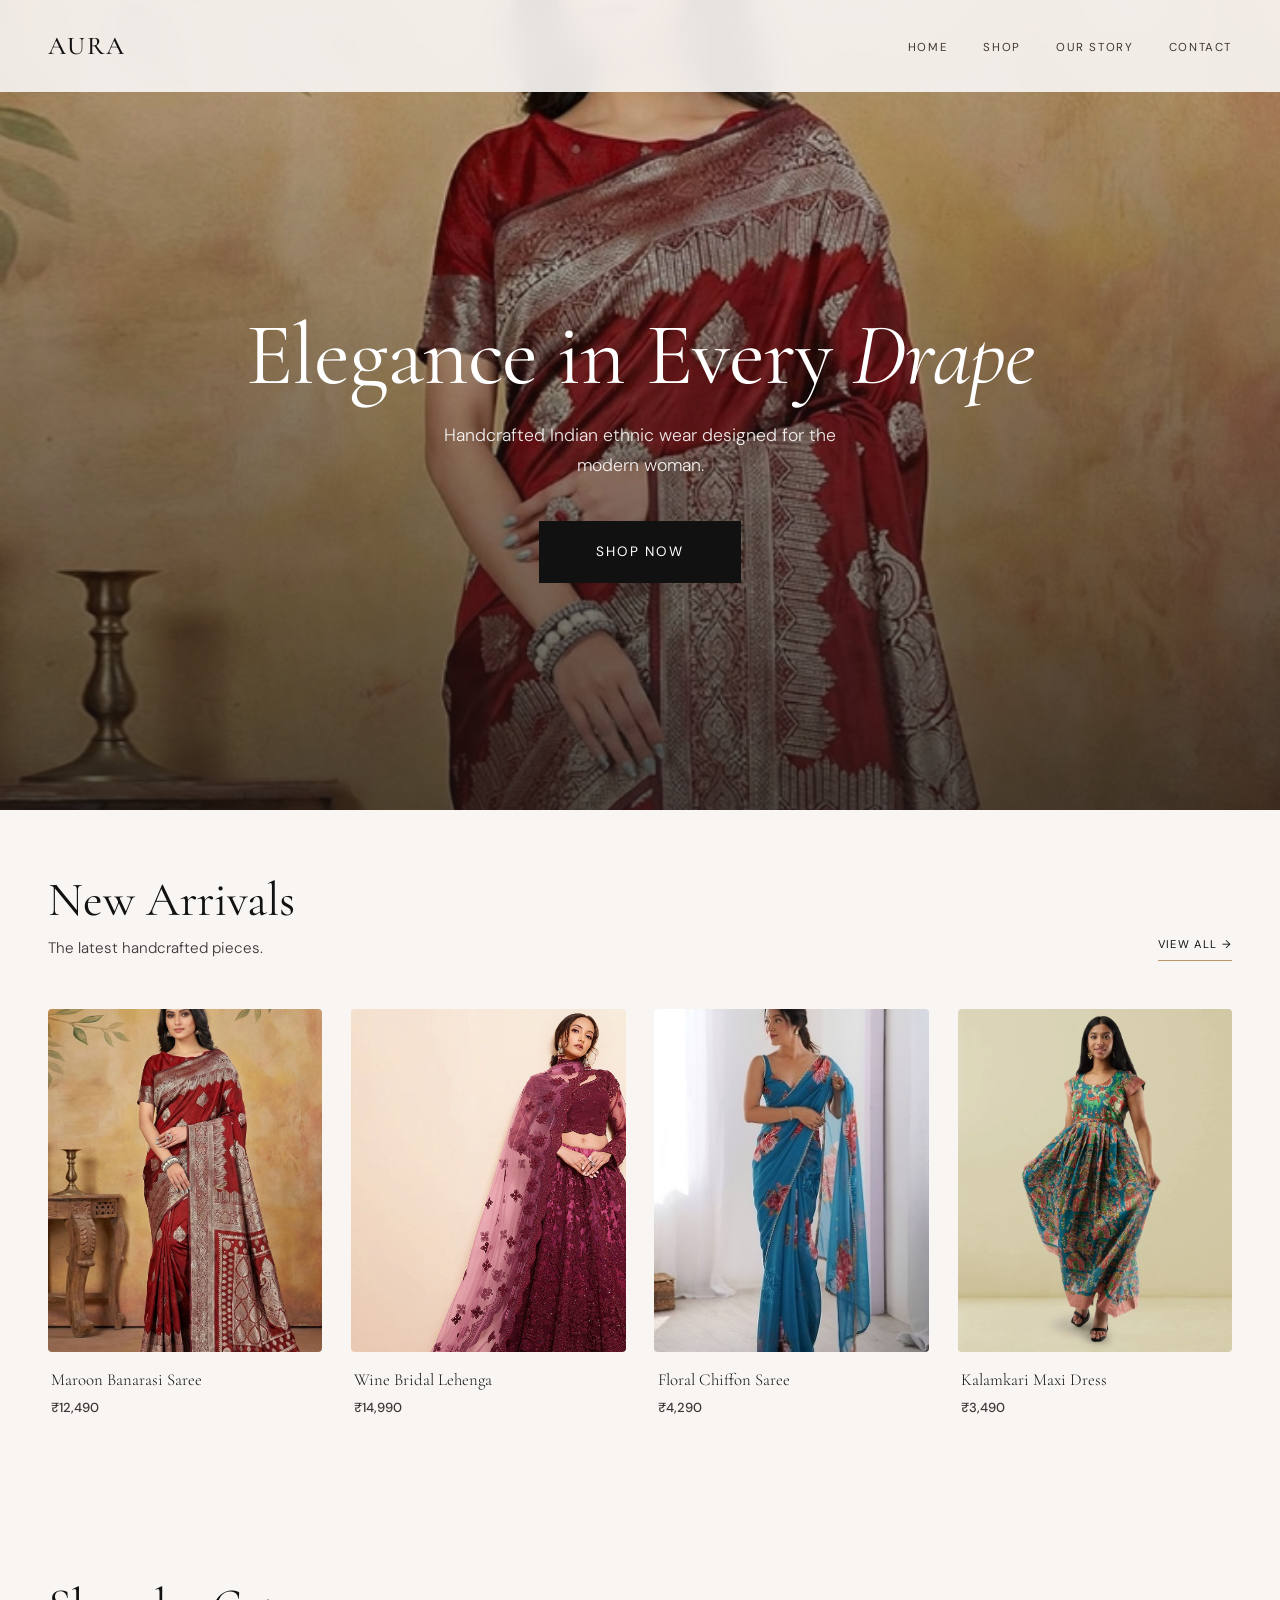
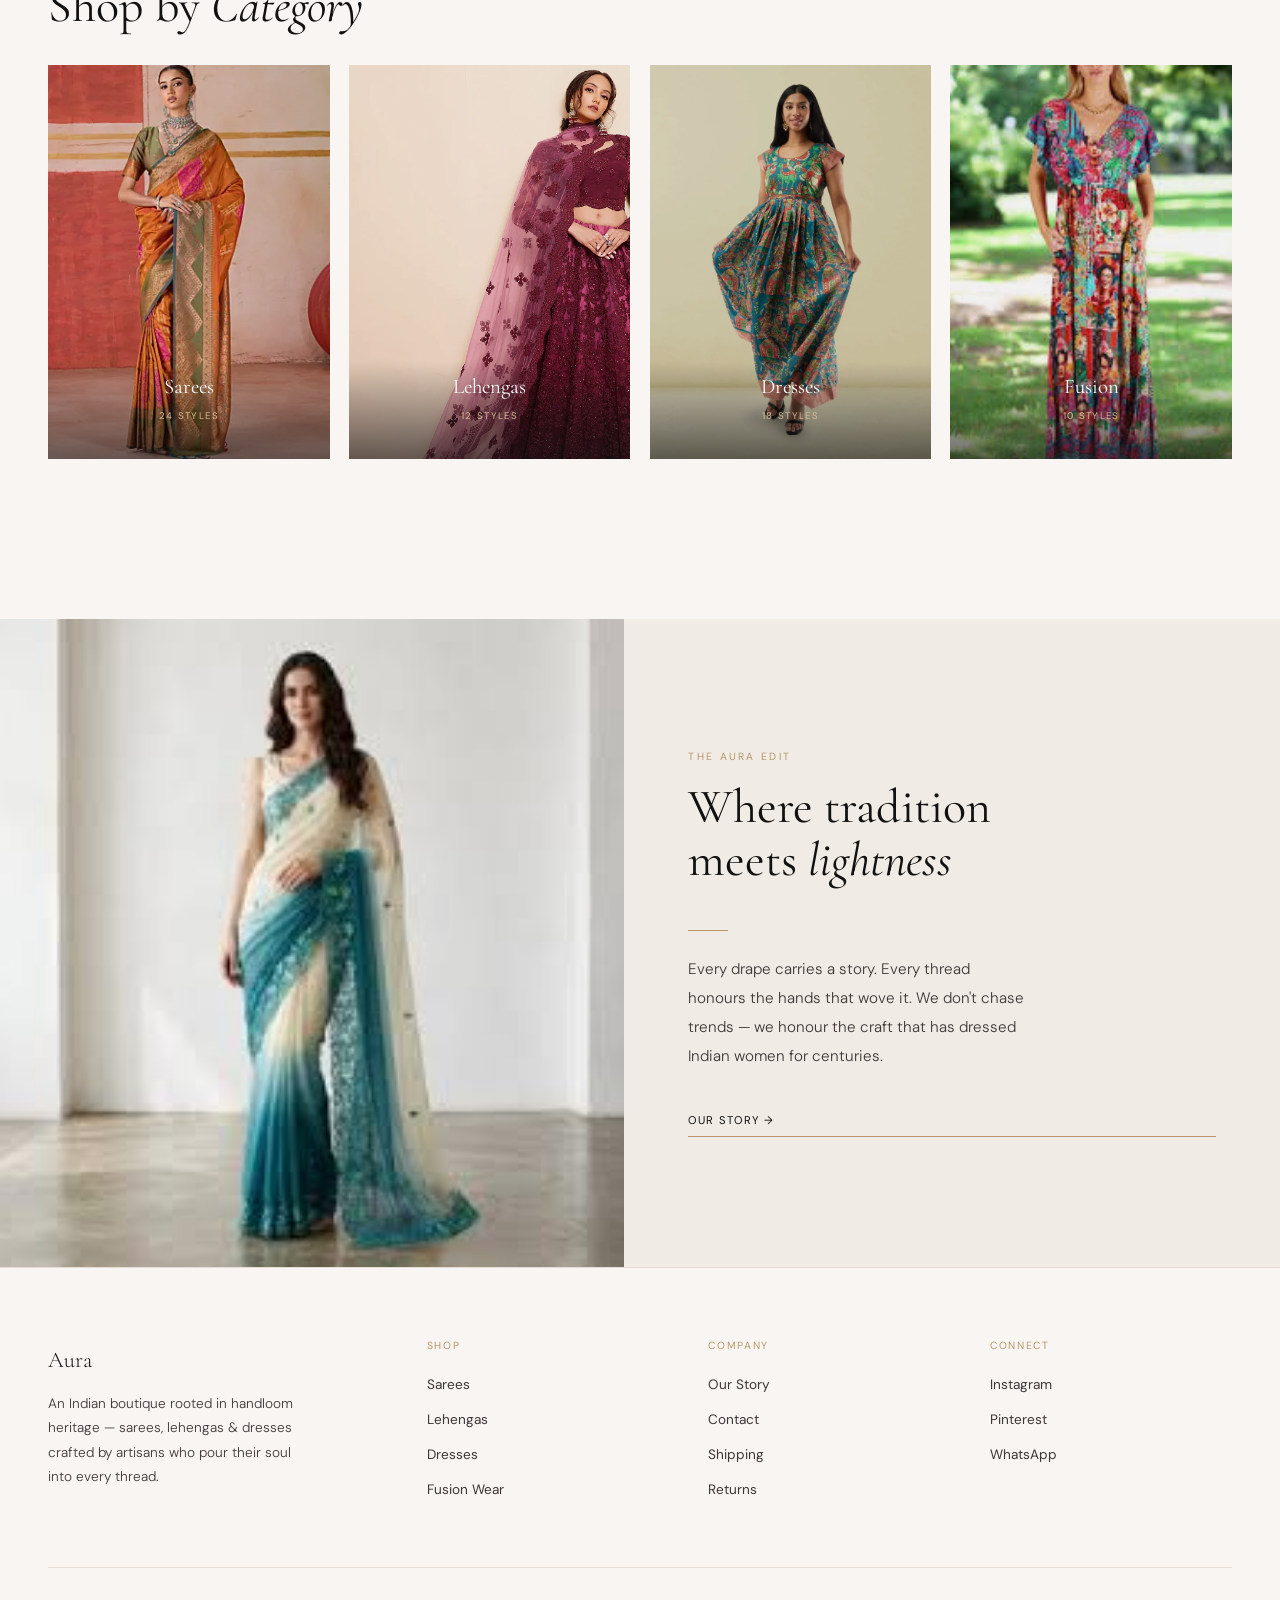
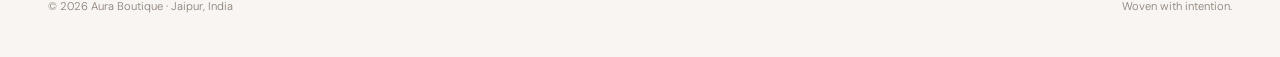
==== commit 4aa04b76: "Add files via upload" ====
--- a/index.html
+++ b/index.html
@@ -24,15 +24,15 @@
 
   <!-- Hero -->
   <section class="hero">
-    <div class="wrap hero-grid">
+    <div class="hero-img">
+      <img src="assets/maroon-saree.jpg" alt="Woman in elegant maroon silk saree with silver embroidery">
+      <div class="hero-overlay"></div>
+    </div>
+    <div class="wrap hero-content">
       <div class="hero-text rv">
         <h1>Elegance in Every <em class="si">Drape</em></h1>
-        <p>Grace. Style. Tradition. Handcrafted Indian ethnic wear designed for the modern woman.</p>
-        <a href="products.html" class="btn" style="padding: 1.2rem 3rem; font-size: 0.8rem; margin-top: 1rem;">Shop Now</a>
-      </div>
-      <div class="hero-img rv rv-d1">
-        <img src="assets/maroon-saree.jpg" alt="Woman in elegant maroon silk saree with silver embroidery">
-        <div class="hero-overlay"></div>
+        <p>Handcrafted Indian ethnic wear designed for the modern woman.</p>
+        <a href="products.html" class="btn">Shop Now</a>
       </div>
     </div>
   </section>
--- a/style.css
+++ b/style.css
@@ -266,61 +266,73 @@
   position: relative;
   display: flex;
   align-items: center;
-  padding: 9rem 0 5rem;
+  justify-content: center;
+  min-height: 90vh;
   overflow: hidden;
-  min-height: 90vh;
-}
-
-.hero-grid {
-  display: grid;
-  grid-template-columns: 1fr 1fr;
-  gap: 4rem;
-  align-items: center;
+  text-align: center;
+}
+
+.hero-img {
+  position: absolute;
+  inset: 0;
   width: 100%;
-  position: relative;
-}
-
-.hero-text {
-  position: relative;
-  z-index: 2;
-  padding-right: 2rem;
-}
-
-.hero-text h1 {
-  margin-bottom: 1.2rem;
-  font-size: clamp(3.5rem, 6vw, 5.5rem);
-  line-height: 1.05;
-}
-
-.hero-text p {
-  font-size: 1.1rem;
-  max-width: 420px;
-  color: var(--text-2);
-  margin-bottom: 2rem;
-}
-
-.hero-img {
-  position: relative;
-  height: 80vh;
-  width: 115%;
-  right: -15%;
-  border-radius: 4px;
-  overflow: hidden;
+  height: 100%;
+  z-index: 1;
 }
 
 .hero-img img {
   width: 100%;
   height: 100%;
   object-fit: cover;
-  object-position: center top;
+  object-position: center 20%;
   filter: contrast(1.05);
 }
 
 .hero-overlay {
   position: absolute;
   inset: 0;
-  background: linear-gradient(to right, rgba(248, 245, 242, 0.4) 0%, transparent 40%);
-  pointer-events: none;
+  background: linear-gradient(to top, rgba(17, 17, 17, 0.7), rgba(17, 17, 17, 0.15));
+  z-index: 2;
+}
+
+.hero-content {
+  position: relative;
+  z-index: 3;
+  width: 100%;
+  display: flex;
+  flex-direction: column;
+  align-items: center;
+  padding: 0 16px;
+  color: var(--white);
+  padding-top: 5rem;
+}
+
+.hero-text h1 {
+  color: var(--white);
+  margin-bottom: 1rem;
+  font-size: clamp(3rem, 8vw, 5.5rem);
+  line-height: 1.1;
+}
+
+.hero-text p {
+  color: rgba(255, 255, 255, 0.9);
+  font-size: 1.1rem;
+  max-width: 420px;
+  margin: 0 auto 2.5rem;
+}
+
+.hero-text .btn {
+  background: var(--black);
+  color: var(--white);
+  border: 1px solid var(--black);
+  padding: 1.2rem 3.5rem;
+  font-size: 0.85rem;
+  transition: all 0.3s;
+}
+
+.hero-text .btn:hover {
+  background: var(--white);
+  color: var(--black);
 }
 
 .scroll-cue {
@@ -1202,11 +1214,11 @@
   .burger { display: flex; padding: 10px; margin-right: -10px; }
 
   /* Hero */
-  .hero { min-height: 0; padding: 6rem 0 0; }
-  .hero-grid { gap: 1.5rem; }
-  .hero-text { padding-bottom: 0; }
-  .hero-text > p { max-width: 100%; margin-bottom: 1.5rem; }
-  .hero-img { height: 50vh; margin-right: -16px; margin-left: -16px; border-radius: 0; }
+  .hero { min-height: 85vh; padding: 0; }
+  .hero-content { padding-top: 4rem; }
+  .hero-text h1 { font-size: 2.8rem; margin-bottom: 0.8rem; }
+  .hero-text p { font-size: 1rem; margin-bottom: 2rem; }
+  .hero-text .btn { width: 100%; max-width: 300px; padding: 1.1rem; margin: 0 auto; }
 
   /* Horizontal Scrolling Categories */
   .cat-grid {
